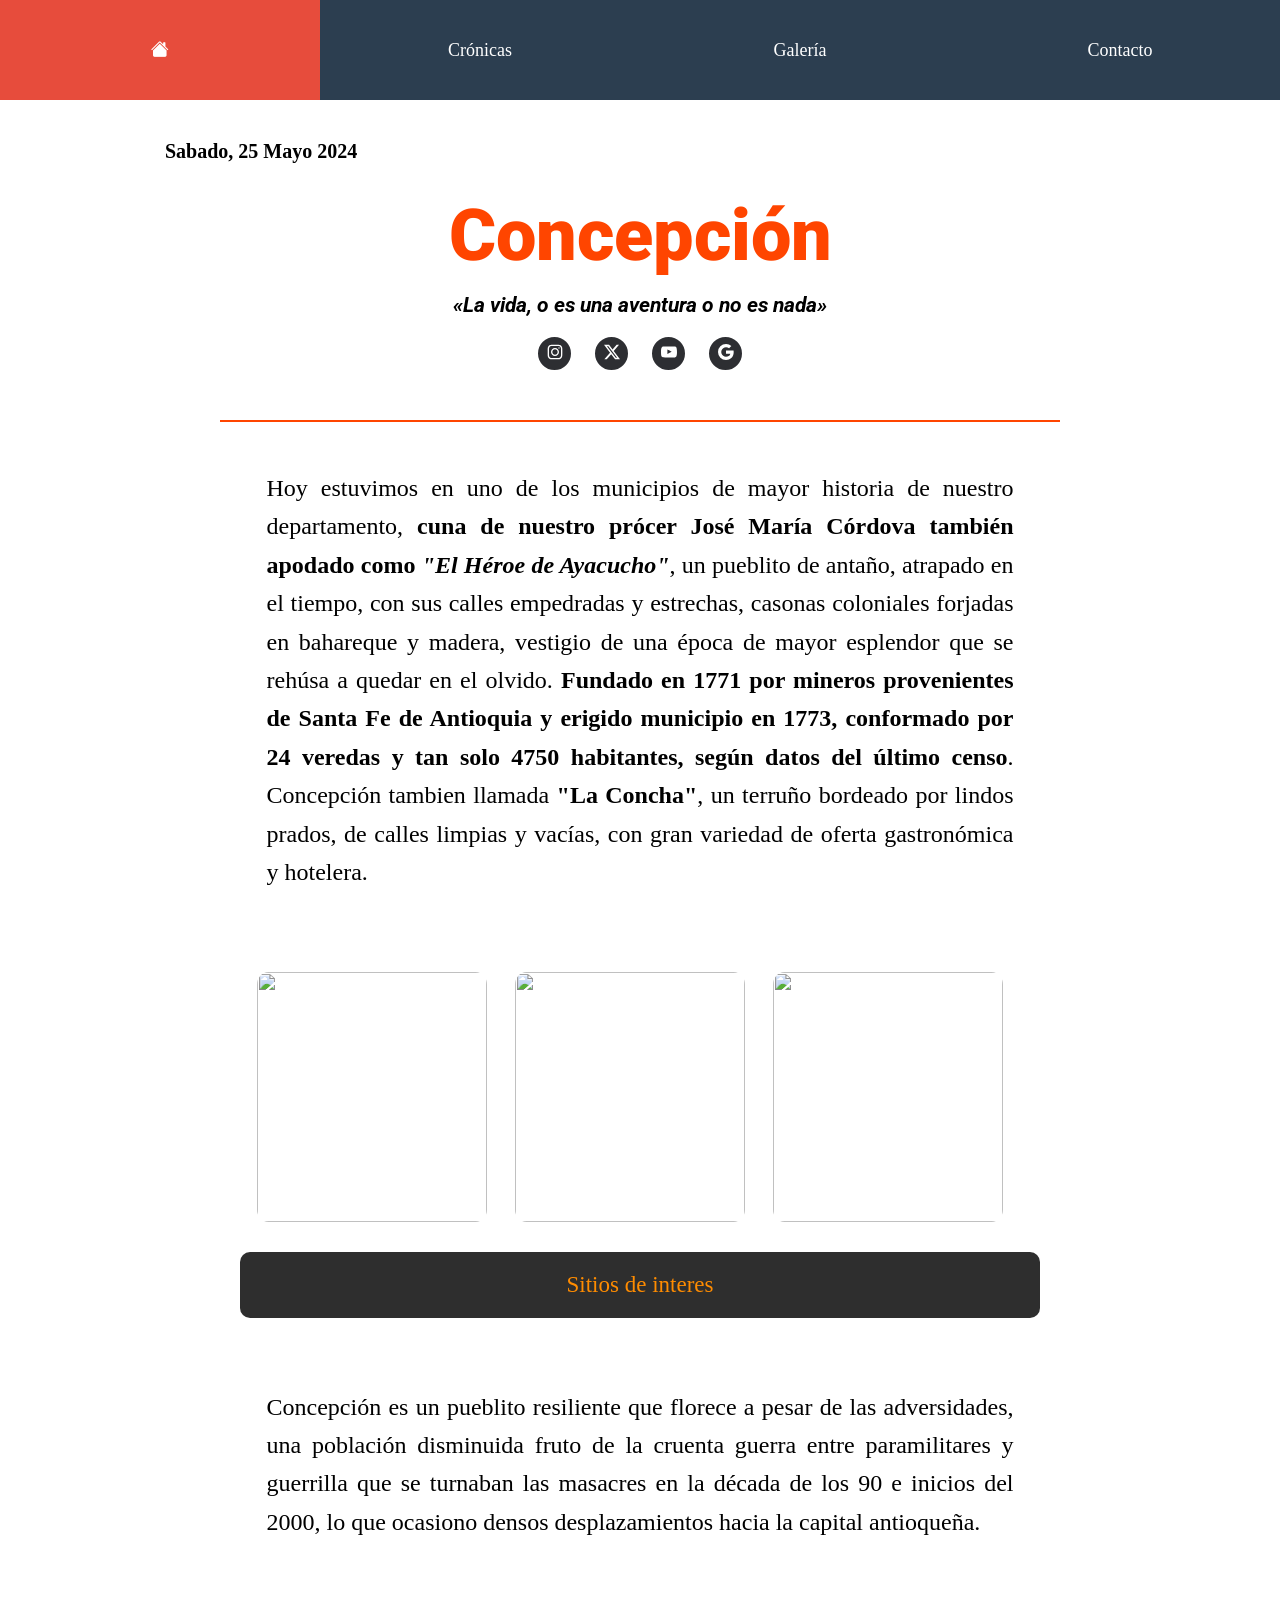
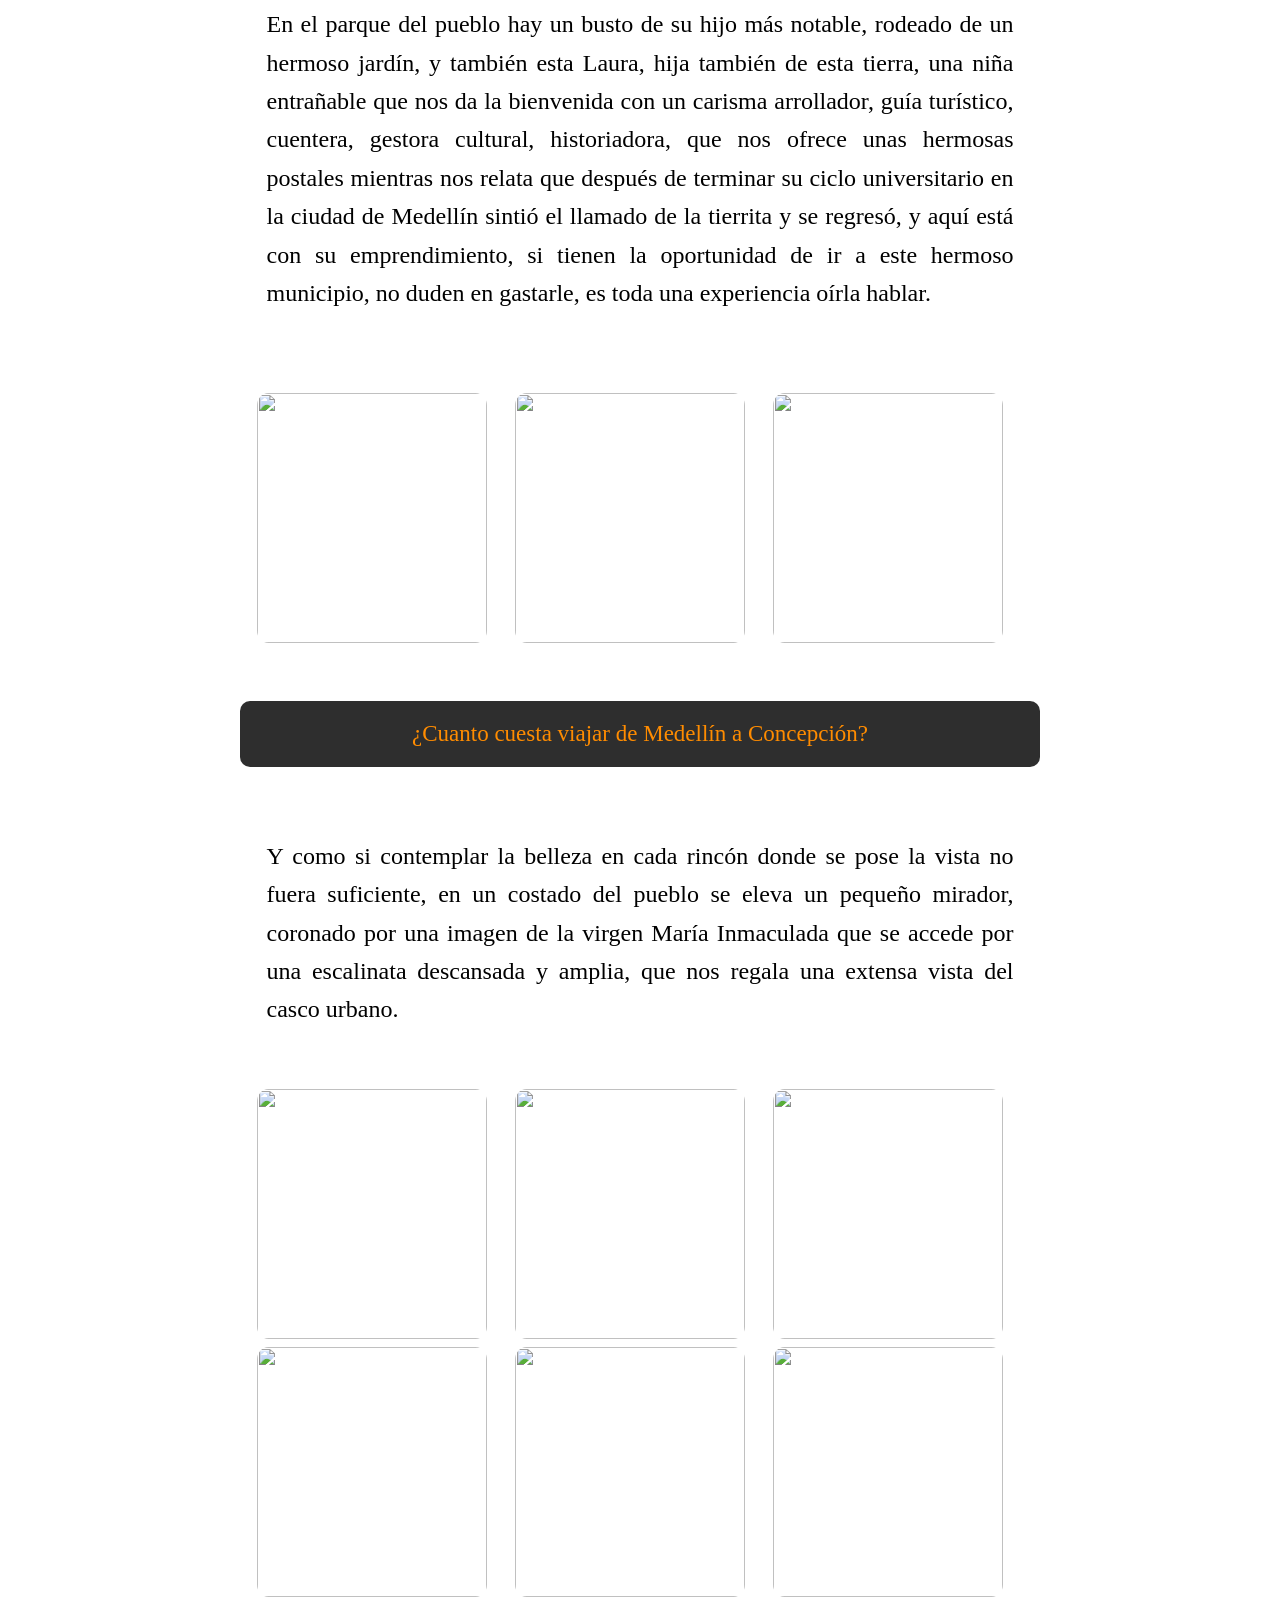
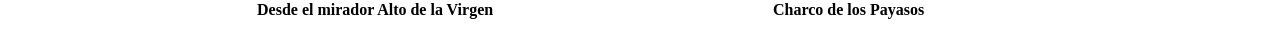
==== concepcion.html @ 3ed5204f "Add files via upload" ====
<!DOCTYPE html>
<html lang="es">

<head>
    <meta charset="UTF-8">
    <meta name="viewport" content="width=device-width, initial-scale=1.0">
    <title>Concepción</title>
    <link rel="stylesheet" href="style.css">
    <link href="https://maxcdn.bootstrapcdn.com/font-awesome/4.7.0/css/font-awesome.min.css" rel="stylesheet"
        integrity="sha384-wvfXpqpZZVQGK6TAh5PVlGOfQNHSoD2xbE+QkPxCAFlNEevoEH3Sl0sibVcOQVnN" crossorigin="anonymous">
    <link rel="preconnect" href="https://fonts.googleapis.com">
    <link rel="preconnect" href="https://fonts.gstatic.com" crossorigin>
    <link
        href="https://fonts.googleapis.com/css2?family=Alfa+Slab+One&family=Archivo+Black&family=Passion+One:wght@400;700;900&family=Russo+One&family=Staatliches&display=swap"
        rel="stylesheet">
    <link rel="stylesheet" href="https://cdn.jsdelivr.net/npm/bootstrap-icons@1.11.3/font/bootstrap-icons.min.css">
    <script defer src="https://use.fontawesome.com/releases/v5.15.4/js/all.js"
        integrity="sha384-rOA1PnstxnOBLzCLMcre8ybwbTmemjzdNlILg8O7z1lUkLXozs4DHonlDtnE7fpc"
        crossorigin="anonymous"></script>
    <link rel="preconnect" href="https://fonts.googleapis.com">
    <link rel="preconnect" href="https://fonts.gstatic.com" crossorigin>
    <link
        href="https://fonts.googleapis.com/css2?family=Roboto:ital,wght@0,100;0,300;0,400;0,500;0,700;0,900;1,100;1,300;1,400;1,500;1,700;1,900&display=swap"
        rel="stylesheet">
</head>


<body>

    <header>
        <div id="container-navegacion" class="container_header">
            <nav class="menu">
                <li><a href="index.html"><i class="bi bi-house-fill"></i></a></li>
                <li><a href="cronicas.html">Crónicas</a></li>
                <li><a href="galeria.html">Galería</a></li>
                <li><a href="contacto.html">Contacto</a></li>
                <li class="slider"></li>
            </nav>
        </div>
    </header>

    <div class="cronica-encabezado">
        <time id="fecha" datetime="2024-05-25" pubdate><strong>Sabado, 25 Mayo 2024</strong></time>
        <h2 id="titulocronica">Concepción </h2>
        <p id="frase1">«La vida, o es una aventura o no es nada»</p>
    </div>

    <div class="button-container">
        <button class="button flex-center">
            <a href="https://www.instagram.com/viajepalpueblo" target="_blank" rel="noopener noreferrer">
                <svg viewBox="0 0 24 24" class="btn-svg" width="22px" fill="none" xmlns="http://www.w3.org/2000/svg">
                    <g id="SVGRepo_bgCarrier" stroke-width="0"></g>
                    <g id="SVGRepo_tracerCarrier" stroke-linecap="round" stroke-linejoin="round"></g>
                    <g id=" SVGRepo_iconCarrier">
                        <path fill-rule="evenodd" clip-rule="evenodd"
                            d="M12 18C15.3137 18 18 15.3137 18 12C18 8.68629 15.3137 6 12 6C8.68629 6 6 8.68629 6 12C6 15.3137 8.68629 18 12 18ZM12 16C14.2091 16 16 14.2091 16 12C16 9.79086 14.2091 8 12 8C9.79086 8 8 9.79086 8 12C8 14.2091 9.79086 16 12 16Z"
                            fill="#fff"></path>
                        <path
                            d="M18 5C17.4477 5 17 5.44772 17 6C17 6.55228 17.4477 7 18 7C18.5523 7 19 6.55228 19 6C19 5.44772 18.5523 5 18 5Z"
                            fill="#fff"></path>
                        <path fill-rule="evenodd" clip-rule="evenodd"
                            d="M1.65396 4.27606C1 5.55953 1 7.23969 1 10.6V13.4C1 16.7603 1 18.4405 1.65396 19.7239C2.2292 20.8529 3.14708 21.7708 4.27606 22.346C5.55953 23 7.23969 23 10.6 23H13.4C16.7603 23 18.4405 23 19.7239 22.346C20.8529 21.7708 21.7708 20.8529 22.346 19.7239C23 18.4405 23 16.7603 23 13.4V10.6C23 7.23969 23 5.55953 22.346 4.27606C21.7708 3.14708 20.8529 2.2292 19.7239 1.65396C18.4405 1 16.7603 1 13.4 1H10.6C7.23969 1 5.55953 1 4.27606 1.65396C3.14708 2.2292 2.2292 3.14708 1.65396 4.27606ZM13.4 3H10.6C8.88684 3 7.72225 3.00156 6.82208 3.0751C5.94524 3.14674 5.49684 3.27659 5.18404 3.43597C4.43139 3.81947 3.81947 4.43139 3.43597 5.18404C3.27659 5.49684 3.14674 5.94524 3.0751 6.82208C3.00156 7.72225 3 8.88684 3 10.6V13.4C3 15.1132 3.00156 16.2777 3.0751 17.1779C3.14674 18.0548 3.27659 18.5032 3.43597 18.816C3.81947 19.5686 4.43139 20.1805 5.18404 20.564C5.49684 20.7234 5.94524 20.8533 6.82208 20.9249C7.72225 20.9984 8.88684 21 10.6 21H13.4C15.1132 21 16.2777 20.9984 17.1779 20.9249C18.0548 20.8533 18.5032 20.7234 18.816 20.564C19.5686 20.1805 20.1805 19.5686 20.564 18.816C20.7234 18.5032 20.8533 18.0548 20.9249 17.1779C20.9984 16.2777 21 15.1132 21 13.4V10.6C21 8.88684 20.9984 7.72225 20.9249 6.82208C20.8533 5.94524 20.7234 5.49684 20.564 5.18404C20.1805 4.43139 19.5686 3.81947 18.816 3.43597C18.5032 3.27659 18.0548 3.14674 17.1779 3.0751C16.2777 3.00156 15.1132 3 13.4 3Z"
                            fill="#fff"></path>
                    </g>
                </svg>
            </a>
        </button>



        <button class="button flex-center">
            <a href="https://x.com/viajepalpu26674" target="_blank" rel="noopener noreferrer">
                <svg xmlns="http://www.w3.org/2000/svg" class="btn-svg" width="16" height="16" fill="currentColor"
                    class="bi bi-twitter-x" viewBox="0 0 16 16" color="white">
                    <path
                        d="M12.6.75h2.454l-5.36 6.142L16 15.25h-4.937l-3.867-5.07-4.425 5.07H.316l5.733-6.57L0 .75h5.063l3.495 4.633L12.601.75Zm-.86 13.028h1.36L4.323 2.145H2.865z" />
                </svg>
            </a>
        </button>

        <button class="button flex-center">
            <a href="https://www.youtube.com/channel/UCfOyvsNA5ZULIN3rtil9Z_Q" target="_blank" rel="noopener noreferrer">
                <svg stroke="#fff" fill="#fff" xmlns:xlink="http://www.w3.org/1999/xlink"
                    xmlns="http://www.w3.org/2000/svg" version="1.1" class="btn-svg" width="22px" on=""
                    viewBox="0 -3 20 20">
                    <g stroke-width="0" id="SVGRepo_bgCarrier"></g>
                    <g stroke-linejoin="round" stroke-linecap="round" id="SVGRepo_tracerCarrier"></g>
                    <g id="SVGRepo_iconCarrier">
                        <title>youtube [#fff168]</title>
                        <desc>Created with Sketch.</desc>
                        <defs></defs>
                        <g fill-rule="evenodd" fill="none" stroke-width="1" stroke="none" id="Page-1">
                            <g fill="#fff" transform="translate(-300.000000, -7442.000000)" id="Dribbble-Light-Preview">
                                <g transform="translate(56.000000, 160.000000)" id="icons">
                                    <path id="youtube-[#fff168]"
                                        d="M251.988432,7291.58588 L251.988432,7285.97425 C253.980638,7286.91168 255.523602,7287.8172 257.348463,7288.79353 C255.843351,7289.62824 253.980638,7290.56468 251.988432,7291.58588 M263.090998,7283.18289 C262.747343,7282.73013 262.161634,7282.37809 261.538073,7282.26141 C259.705243,7281.91336 248.270974,7281.91237 246.439141,7282.26141 C245.939097,7282.35515 245.493839,7282.58153 245.111335,7282.93357 C243.49964,7284.42947 244.004664,7292.45151 244.393145,7293.75096 C244.556505,7294.31342 244.767679,7294.71931 245.033639,7294.98558 C245.376298,7295.33761 245.845463,7295.57995 246.384355,7295.68865 C247.893451,7296.0008 255.668037,7296.17532 261.506198,7295.73552 C262.044094,7295.64178 262.520231,7295.39147 262.895762,7295.02447 C264.385932,7293.53455 264.28433,7285.06174 263.090998,7283.18289">
                                    </path>
                                </g>
                            </g>
                        </g>
                    </g>
                </svg>
            </a>
        </button>


        <button class="button flex-center">
            <a href="https://www.google.com/?hl=es" target="_blank" rel="noopener noreferrer">
                <svg xmlns="http://www.w3.org/2000/svg" class="btn-svg" width="20" height="20" fill="currentColor"
                    class="bi bi-google" viewBox="0 0 16 16" color="white">

                    <path
                        d="M15.545 6.558a9.4 9.4 0 0 1 .139 1.626c0 2.434-.87 4.492-2.384 5.885h.002C11.978
                                 15.292 10.158 16 8 16A8 8 0 1 1 8 0a7.7 7.7 0 0 1 5.352 2.082l-2.284
                                  2.284A4.35 4.35 0 0 0 8 3.166c-2.087 0-3.86 1.408-4.492 3.304a4.8 4.8 0 0 0 0 3.063h.003c.635
                                   1.893 2.405 3.301 4.492 3.301 1.078 0 2.004-.276 2.722-.764h-.003a3.7 3.7 0 0 0 1.599-2.431H8v-3.08z">
                    </path>

                </svg>
            </a>

        </button>




    </div>

    <div class="photo-ppal">
        <img id="imagen-ppal" src="img/concepcion1.jpeg" alt="">
    </div>



    <div class="container-estandar">

        <div class="cronica">

            <p id="p1">
                Hoy estuvimos en uno de los municipios de mayor historia de nuestro departamento, <strong>cuna de
                    nuestro prócer José María Córdova también apodado como <em> "El Héroe de
                        Ayacucho"</em></strong>, un
                pueblito de antaño, atrapado
                en el tiempo, con sus calles empedradas y estrechas, casonas coloniales forjadas en bahareque y
                madera,
                vestigio
                de una época de mayor esplendor que se rehúsa a quedar en el olvido. <strong>Fundado en 1771 por mineros
                provenientes
                de Santa Fe de Antioquia y erigido municipio en 1773, conformado por 24 veredas y tan solo 4750
                habitantes, según datos
                del último censo</strong>. Concepción tambien llamada <strong> "La Concha"</strong>, un terruño bordeado por
                lindos prados, de calles limpias y vacías,
                con gran variedad de oferta gastronómica y hotelera. <br> <br>
            </p>



            <section class="photos">
                <div class="grid-container">
                    <img class="grid-item" src="img/concepcion12.jpg" alt="">
                    <img class="grid-item" src="img/concepcion13.jpeg" alt="">
                    <img class="grid-item" src="img/concepcion15.jpeg" alt="">
                </div>
            </section>





            <div class="container-information">
                <script type="text/javascript">
                    function toggle(obj) {
                        var obj = document.getElementById(obj);
                        if (obj.style.display == "block") obj.style.display = "none";
                        else obj.style.display = "block";
                    }
                </script>

                <div class="title-information">
                    <a href="javascript: void(0);" onClick="toggle('q1')">
                        Sitios de interes
                    </a>
                </div>

                <div id="q1" style="display:none;padding-top: 20px;">
                    <li>Casa de la Cultura José María Córdova</li>
                    <li>Parque Principal</li>
                    <li>Mirador Alto de la Virgen</li>
                    <li>Charco de los Payasos</li>
                    <li>Charco del aguacate</li>
                    <li>Charco de los Patos</li>
                </div>
            </div>


            <br><br>




            <p id="p1">
                Concepción es un pueblito resiliente que florece a pesar de las adversidades,
                una población disminuida fruto de la cruenta guerra entre paramilitares y guerrilla
                que se turnaban las masacres en la década de los 90 e inicios del 2000, lo que
                ocasiono densos desplazamientos hacia la capital antioqueña.  
            </p>





            <p id="p1">
                En el parque del pueblo hay un busto de su hijo más notable, rodeado de un hermoso jardín,
                y también esta Laura, hija también de esta tierra, una niña entrañable que nos da la bienvenida
                con un carisma arrollador, guía turístico, cuentera, gestora cultural, historiadora, que nos ofrece
                unas
                hermosas
                postales mientras nos relata que después de terminar su ciclo universitario en la ciudad de Medellín
                sintió el llamado
                de la tierrita y se regresó, y aquí está con su emprendimiento, si tienen la oportunidad de ir a
                este
                hermoso
                municipio, no duden en gastarle, es toda una experiencia oírla hablar. <br> <br>
            </p>





            <section class="photos">
                <div class="grid-container">
                    <img class="grid-item" src="img/concepcion1.jpeg" alt="">
                    <img class="grid-item" src="img/concepcion5.jpeg" alt="">
                    <img class="grid-item" src="img/concepcion6.jpeg" alt="">
                </div>
                <br>
            </section>








            <div class="container-information">

                <script type="text/javascript">
                    function toggle(obj) {
                        var obj = document.getElementById(obj);
                        if (obj.style.display == "block") obj.style.display = "none";
                        else obj.style.display = "block";
                    }
                </script>

                <div class="title-information">
                    <a href="javascript: void(0);" onClick="toggle('q2')">
                        ¿Cuanto cuesta viajar de Medellín a Concepción?
                    </a>
                </div>

                <div id="q2" style="display:none;padding-top: 15px;">
                    <li>Pasaje: $20.000 ida y regreso(Terminal Norte, taquilla 14 Sotrasanvicente)</li>
                    <li>Almuerzo: 18.000</li>
                    <li>Mekato; variado y diferente presupuesto</li>
                </div>
            </div>


            <br><br>


            <p id="p1">

                Y como si contemplar la belleza en cada rincón donde se pose la
                vista no fuera suficiente, en un costado del pueblo se eleva un pequeño mirador,
                coronado por una imagen de la virgen María Inmaculada que se accede
                por una escalinata descansada y amplia, que nos regala una extensa vista del
                casco urbano.
            </p>
            <br>




            <section class="photos">
                <div class="grid-container">
                    <img class="grid-item" src="img/concepcion7.jpeg" alt="">
                    <img class="grid-item" src="img/concepcion8.jpeg" alt="">
                    <img class="grid-item" src="img/concepcion9.jpeg" alt="">
                    <figure>
                        <img class="grid-item" src="img/concepcion10.jpeg" alt="">
                        <strong>
                            <figcaption>Desde el mirador Alto de la Virgen</figcaption>
                        </strong>
                    </figure>
                    <img class="grid-item" src="img/concepcion14.jpg" alt="">
                    <figure>
                        <img class="grid-item" src="img/concepcion11.jpeg" alt="">
                        <strong>
                            <figcaption>Charco de los Payasos</figcaption>
                        </strong>
                    </figure>
                </div>

            </section>

        </div>



    </div>




</body>

</html>
---- style.css ----
@import url('https://fonts.googleapis.com/css?family=Montserrat:400,700|Droid+Serif:400,700,400italic,700italic|Droid+Sans:400,700');



* {
  padding: 0;
  margin: 0;
  box-sizing: border-box;
}



.container_header {
  display: flex;
  justify-content: center;
  align-items: center;
  color: salmon;
  background: #f9f9f9;
  height: 100px;
  width: 100%;
}



/* navegacion  */
.menu {
  list-style: none;
  margin: 0;
  padding: 0;
  width: 100%;
  height: 100%;
  margin: auto;
  position: relative;
  background-color: #2c3e50;
  z-index: 7;


  li {
    float: left;
    width: 25%;
    height: 100%;
    margin: 0;
    padding: 0;
  }



  a {
    display: flex;
    width: 100%;
    height: 100%;
    justify-content: center;
    align-items: center;
    color: #fff;
    text-decoration: none;
    position: relative;
    font-size: 18px;
    z-index: 9;
  }
}

a.active {
  background-color: #e74c3c;
  pointer-events: none;
}

li.slider {
  width: 25%;
  height: 100%;
  position: absolute;
  left: 0;
  top: 0;
  background-color: #e74c3c;
  z-index: 8;
  transition: left .4s, background-color .4s;
}

.menu li:nth-child(1):hover,
.menu li:nth-child(1):focus,
.menu li:nth-child(1):active {
  &~.slider {
    left: 0;
    background-color: #3498db;
  }
}


.menu li:nth-child(2):hover,
.menu li:nth-child(2):focus,
.menu li:nth-child(2):active {
  &~.slider {
    left: 25%;
    background-color: #9b59b6;
  }
}

.menu li:nth-child(3):hover,
.menu li:nth-child(3):focus,
.menu li:nth-child(3):active {
  &~.slider {
    left: 50%;
    background-color: #e67e22;
  }
}

.menu li:nth-child(4):hover,
.menu li:nth-child(4):focus,
.menu li:nth-child(4):active {
  &~.slider {
    left: 75%;
    background-color: #16a085;
  }
}




#hero1 {
  background: url(img/hero_one.jpg);
  background-size: cover;
  background-position: center;
  background-attachment: fixed;
  display: flex;



}

#hero2 {
  background: url(img/hero_three.jpg);
  background-size: cover;
  background-position: center;
  background-attachment: fixed;
  display: flex;


}



.hero,
.content {
  text-align: center;
  position: relative;
  width: 100%;
}


.inner {
  min-height: 600px;
  /*position: relative; */
  /* retirado para centrar frases*/
}




.hero {
  background: url(0lEQVQIW2NkQABjRmQOAAM+AGkQsDBSAAAAAElFTkSuQmCC) repeat;
}


#frase {
  margin-left: 75px;
  text-align: center;

}


.copy {
  position: absolute;
  top: 40%;
  height: 10em;
  margin-top: -5em;
  width: 100%;

}





#frase h1 {
  color: red;
  font-family: "Charm", cursive;
  font-weight: 700;
  font-style: normal;
  -webkit-text-stroke-width: 3px;
  -webkit-text-stroke-color: white;
}





.hero h1,
.hero p {
  color: #fff;
}

.content h1,
.content p {
  color: #333;
}


h1 {
  margin: 0px;
  font-family: 'Roboto Slab', serif;
  font-weight: 400;
  font-size: 5em;
  padding: 0px 20px;
  line-height: 1.2em;

}




p {
  font-family: 'Noto Sans', sans-serif;
  font-size: 16px;
  padding: 0px 20px;
}





#secundarias {
  font-size: 3em;
}




.container_footer {
  height: 120px;
  text-align: center;
  padding-top: 30px;
  margin-bottom: 10px;
}



.container_footer p,
address,
small {
  color: orangered;
}



#frase {
  -webkit-animation: tracking-in-expand-fwd 0.8s;
  animation: tracking-in-expand-fwd 0.8s;
}

@-webkit-keyframes tracking-in-expand-fwd {
  0% {
    letter-spacing: -0.5em;
    -webkit-transform: translateZ(-700px);
    transform: translateZ(-700px);
    opacity: 0;
  }

  40% {
    opacity: 0.6;
  }

  100% {
    -webkit-transform: translateZ(0);
    transform: translateZ(0);
    opacity: 1;
  }
}

@keyframes tracking-in-expand-fwd {
  0% {
    letter-spacing: -0.5em;
    -webkit-transform: translateZ(-700px);
    transform: translateZ(-700px);
    opacity: 0;
  }

  40% {
    opacity: 0.6;
  }

  100% {
    -webkit-transform: translateZ(0);
    transform: translateZ(0);
    opacity: 1;
  }
}









/******FOTOS******/


.photos {
  width: 100%;
  height: auto;
  background: white;
}



.grid-container {
  display: grid;
  grid-template-columns: repeat(auto-fill, 250px);
  gap: 0.5em;
  justify-content: center;
  margin: 10px;
}



.grid-item {
  width: 230px;
  height: 250px;
  object-fit: cover;
  border-radius: 5%;
}

.grid-container>img:hover {
  transform: scale(2.1);
  cursor: pointer;
}


.grid-container>figure>img:hover {
  transform: scale(2.1);
  cursor: pointer;
}






/*cronicas ensayo*/
.card-container {
  display: flex;
  flex-wrap: wrap;
  gap: 40px;
  justify-content: center;
  padding: 80px 20px;
}

.card {
  width: 200px;
  height: 380px;
  perspective: 1000px;
  cursor: pointer;
  position: relative; /* cambio sugerio*/
}

.card .front,
.card .back {
  width: 100%;
  height: 100%;
  position: absolute;
  backface-visibility: hidden;
  display: flex;
  justify-content: center;
  align-items: center;
  border-radius: 10px;
  box-shadow: 0 4px 8px rgba(0, 0, 0, 0.2);
  transition: transform 0.6s;
}

.card .front {
  background-color: transparent; /* Cambio a transparente */ 
  color: white;
  font-size: 18px;
  text-align: center;
}

.overlay {
  position: absolute;
  top: 50%;
  left: 50%;
  transform: translate(-50%, -50%);
  background-color: rgba(0, 0, 0, 0.7);
  color: white;
  padding: 10px 20px;
  border-radius: 5px;
  opacity: 0; /* Inicialmente oculto */
  transition: opacity 0.3s ease;
}

.card:hover .overlay {
  opacity: 1; /* Mostrar al pasar el cursor */
}

.card .back {
  transform: rotateY(180deg);
  background-color: orangered; /* color de fondo de la parte trasera */ 
}

.card__body {
  padding: 1rem;
  display: flex;
  flex-direction: column;
  gap: .5rem;
  align-items: center;
}

.tag {
  border-radius: 5px;
  width: auto;
  padding: 20px 15px;
}

.tag+.tag {
  margin-left: .5em;
}

.tag-red {
  color: #fafafa;
}

.card__body {
  text-align: center;
}

#title-chronicle {
  font-size: 1.5rem;
  padding-bottom: 20px;
}

#title-chronicle a {
  color: aqua;
}

#title-chronicle a:hover {
  opacity: none;
  color: greenyellow;
  text-decoration: none;
  transition: .5s;
}

.card .front img {
  width: 100%;
  height: 100%;
  border-radius: 10px;
  object-fit: cover;
}

.card.flipped .front {
  transform: rotateY(180deg);
}

.card.flipped .back {
  transform: rotateY(0deg);
}




/* 
SALTO DEL BUEY
CONCEPCION
TAPARTO
SOPETRAN
MELCOCHO
*/

@font-face {
		font-family: 'Sucrose Bold Two';
		src: url('https://s3-us-west-2.amazonaws.com/s.cdpn.io/4273/sucrose.woff2') format('woff2');
		}
@font-face {
    font-family: 'IM Fell French Canon Pro';
    src: url('https://s3-us-west-2.amazonaws.com/s.cdpn.io/4273/im-fell-french-canon-pro.woff2') format('woff2');
}

/******HEADER*********/
#container-navegacion{
  position: fixed;
  display: block;
}

/********************/

.cronica-encabezado {
  justify-content: center;
  padding: 140px 5px 0px 5px;
  margin: 0 60px; 
}

#fecha {
  font-size: 20px;
  padding-left: 100px ;
}



#titulocronica {
  color: orangered;
  text-align: center;
  padding: 30px 0px;
  margin-top: 0;
  font-family: "Roboto", sans-serif;
  font-weight: 900;
  font-style: normal;
  font-size: 4.5rem;
  padding-bottom: 15px;
}

#frase1{
  font-family: "Roboto", sans-serif;
  font-weight: 700;
  font-style: italic;
  text-align: center;  
  font-size: 1.3em;
}


/***BOTONES DE NAVEGACION*******/

.btn-svg {
  width: 16px;
}
.button-container {
  display: flex;
  justify-content: center;
  align-items: center;
  gap: 1.5rem;
  padding: 20px 0px 20px;


}

.button {
  cursor: pointer;
  text-decoration: none;
  color: #ffff;
  width: 33px;
  height: 33px;
  border-radius: 50%;
  background-color: #2d2e32;
  border: 2px solid #2d2e32;
  transition: all 0.45s;

}

.button:hover {
  transform: rotate(360deg);
  transform-origin: center;
  background-color: #ffff;
  color: #2d2e32;

}

.button:hover .btn-svg {
  filter: invert(100%) sepia(100%) saturate(0%) hue-rotate(305deg) brightness(103%) contrast(103%);
}

.flex-center {
  display: flex;
  justify-content: center;
  align-items: center;
}
/*******************************/

/******** FOTO PRINCIPAL **************/

.photo-ppal {
  display: flex; 
  justify-content: center;
}

#imagen-ppal {
  /*modificado 29-10/2024 */
 /* width: 1100px;
  height:700px;
  border-radius: 1.5% ;*/
width: 100%;
height: auto;
}


/***************************************/


.container-estandar {
  display: flex;
  width: 100%;
  padding: 30px 70px 0px;
}


.cronica {
  justify-content: center;
  padding: 15px 5px;
  border-top: solid 2px orangered;
  margin: 0 150px;

}


#p1 {
  /*
  text-align: justify; 
  font-size: 1.2rem;
  line-height: 1.8em;  
  color: #3A4145;
  */
  /*------------------*/

  
  
    font-family: 'IM Fell French Canon Pro';
    font-size: 1.5rem;
    padding: 2rem 5%;
    line-height: 1.6;
    text-align: justify; 

}






h3 {
  padding: 10px;
  font-size: 30px;
  color: orangered;
}



.container_video {
  display: flex;
  justify-content: center;
}


.video {
  width: 35%;
  height: 100%;
  border-radius: 5%;
  margin: 20px 0px;
}



/* informacion  de sitios de interes y costos */

.container-information {
  width: 100%;
  max-width: 800px;
  margin: auto;
  margin-top: 30px;

}






.title-information a {
  display: block;
  padding: 20px 80px;
  font-size: 23px;
  background: #2e2e2e;
  color: darkorange;
  cursor: pointer;
  margin-bottom: 2px;
  border-radius: 10px;
  transition: all 300ms ease;
  text-align: center;
  text-decoration: none;

}


.title-information a:hover {
  background: rgb(163, 156, 156);
  color: black;
  transition: .5s;
}


#q1 li {
  font-family: Droid Serif, Georgia, serif;
  font-size: 1.2rem;
  line-height: 1.8em;
  color: #3A4145;
  margin-left: 25px;
}


#q2 li {
  font-family: Droid Serif, Georgia, serif;
  font-size: 1.2rem;
  line-height: 1.8em;
  color: #3A4145;
  margin-left: 25px;
}

/* Seccion "como viajamos" */

.journey-route {
  width: 100%;
  max-width: 800px;
  margin: auto;
  margin-top: 40px;
  box-shadow: 0 .1rem 1rem rgba(12, 10, 10, 0.1);
  background-color: #ecedf1;
}

.title-route {
  text-align: center;
  padding-bottom: 10px;
}


.information-journey li {
  font-family: Droid Serif, Georgia, serif;
  font-size: 1.2rem;
  line-height: 2.4em;
  margin-left: 25px;
  color: green;
}


#Brutal {
  color: rgb(71, 190, 71);
}


/*Sección sitio relacionado "Sopetran" */


.seccion_relacionado {
  border-top: solid 2px orangered;
  padding: 40px 10px;
  margin: 0 20px;

}

.articulo_relacionado {
  letter-spacing: 0.030em;
}

.articulo_relacionado h4 {
  text-align: center;
  font-size: 1.5em;
  padding: 0 25px;
}

#fiestas {
  padding-bottom: 15px;
}

.articulo_relacionado p {
  text-align: center;
  font-family: Droid Serif, Georgia, serif;
  font-size: 1.1rem;
  line-height: 1.8em;
  color: #3A4145;
}



.imagen_relacionado {
  text-align: center;
}


#imagen_relacionado {
  width: 320px;
}







/* CONTACTO*/
.contact_form {
  display: grid;
  grid-template-columns: 400px;
  justify-content: center;
  padding-top: 20px;


}

.formulario {
  height: 800px;
  border-radius: 10px;
  margin-top: 30px;
  padding-left: 20px;
  background: black;
  display: grid;

}




#d1 h3 {
  text-align: center;
  padding-top: 25px;
}


#d1 h4 {
  padding: 15px 5px 0px 5px;
  color: white;
  font-size: 14px;
  color: #16a085;

}



#d2,
#d3,
#d4,
#d5,
#d6 {
  padding: 15px;
  color: orangered;
}

#nombre,
#email,
#telefono,
#asunto {
  width: 240px;
}

#email {
  margin-left: 14px;
}

#telefono {
  margin-left: 10px;
}



#d7 {
  text-align: center;
  color: orangered;
}

textarea {
  background-color: #fbfbfb;
  width: 350px;
  height: 150px;
  border-radius: 5px;
  border-style: solid;
  border-width: 1px;
  border-color: #646364;
  margin-top: 10px;
  padding-left: 10px;
  margin-bottom: 5px;
  padding-top: 15px;
}

.formulario #d6 {
  text-align: center;
}

#enviar {
  width: 150px;
  height: 40px;
  border-radius: 5px;
  border: solid 2px white;
  margin-bottom: 3px;
  color: orangered;
  font-style: normal;
  font-size: 1.7em;
  background-color: black;
}



#enviar:hover {
  color: aqua;
  transition: .5s;
  border: solid 2px aqua;
  cursor: pointer;
}








/* MEDIA QUERIES */




@media screen and (max-width: 1366px) {


  .container {
    margin: 0 auto;
    margin-top: 35px;
    /* estas dos ultimas etiquetas  la agregeye para centrar el div en  la pantalla grande*/
  }

}




/* pantalla 2 "derecha pequeña" */
@media only screen and (min-width:768px) and (max-width: 1024px) and (orientation: landscape) {

  /********************GALERIA FOTOS**************************/

  .grid-container {
    display: grid;
    grid-template-columns: repeat(auto-fill, 210px);
    gap: 8px;
    justify-content: center;
    margin: 15px;
  }

  .grid-item {
    width: 200px;
    height: 220px;
  }

/******************************************************************/
 
/* 
SALTO DEL BUEY
CONCEPCION
TAPARTO
SOPETRAN
MELCOCHO
*/

/*****************************CRONICAS*******************************/
 
/**********FECHA****************/
 
#fecha {
  font-size: 19px;
  padding-left: 40px;
}
/***********************************************************************/
#titulocronica {
  font-size: 3.5rem;
}

#frase1{
  font-size: 1.1em;
}




/***BOTONES DE NAVEGACION*******/
  .btn-svg {
    width: 14px;
  }


  .button {
    width: 28px;
    height: 28px;
  }

  /*******************************************************************************************/
  /**********FOTO PRINCIPAL****************/  
   #imagen-ppal { /* 
    width: 800px;
    height:700px; 
    padding: 0% 20px; 
    border-radius:4% ;
    */
    width: 100%;
    height: auto;
  }
 
  /***********************************************************************/
 
  .container-estandar { 
    padding: 25px 80px 0px;
  }
  
 

  .cronica {
    padding: 15px 10px;
    margin: 0 10px;
  }


  #p1 {
    font-size: 1.1em; 
    line-height: 1.7em;     
  }

  h3 {
    padding: 9px;
    font-size: 25px;  
  }

  
  /****SECCION COMO VIAJAMOS****" */

  .information-journey li {
    font-size: 1.0rem;
    line-height: 2.3em; 

  }





  /**************************************************************************************************/

/****************************CRONICA*******************************************/

  .card {
    display: flex;
    flex-direction: column;
    width: clamp(15rem, calc(15rem + 4vw), 22rem);
    overflow: hidden;
    box-shadow: 0 .1rem 1rem rgba(0, 0, 0, 0.1);
    border-radius: 1em;
    background: #ECE9E6;
    justify-content: center;
  }

}
  


/*@media screen and (max-width: 600px) {*/


@media screen and (max-width: 767px) {

  .inner {
    position: relative;
  }


  .btn-svg {
    width: 16px;
  }


  .button {
    width: 25px;
    height: 25px;
  }


  .container-estandar {
    display: block;
    padding: 30px 10px 0px;
  }



  .cronica {  
    margin: 0 10px;
    padding: 10px 5px;
  }


  #titulocronica {
    font-size: 3.0rem;
  }



  nav li a {
    display: block;
    padding: 20px;
    font-size: 20px;
  }





  #check:checked~nav {
    right: 0;
    font-size: 30px;
  }

  .banner {
    height: 400px;
  }

  .container {
    text-align: center;
  }


  .articulo {
    width: 320px;
    height: auto;
    margin: 20px 2px 2px 5px;
    padding: 5px;
  }



  #p1 {
    font-size: 1.1rem;
    line-height: 1.7em;
  }



}




@media screen and (max-width: 450px) {

  /**********LOGOS REDES SOCIALES *********/

  .btn-svg {
    width: 12px;
  }


  .button {
    width: 25px;
    height: 25px;
  }


/****************************************************/

/************CRONICAS*******************************/
  .container-estandar {
    padding: 30px 5px 10px;
 
  }


  .cronica {
    margin: 0 10px;
  }



  #fecha {
    font-size: 20px;
    padding: 0 20px;
  }
  


  .menu li a {
    font-size: 16px;
  }



  .banner {
    height: 400px;
  }


  .container {
    text-align: center;
  }


  .articulo {
    width: 320px;
    height: auto;
    margin: 20px 2px 2px 5px;
    padding: 5px;
  }

  .grid-container>img:hover {
    transform: scale(1.5);
  
  }
  
  
  .grid-container>figure>img:hover {
    transform: scale(1.5);
    
  }
  



}
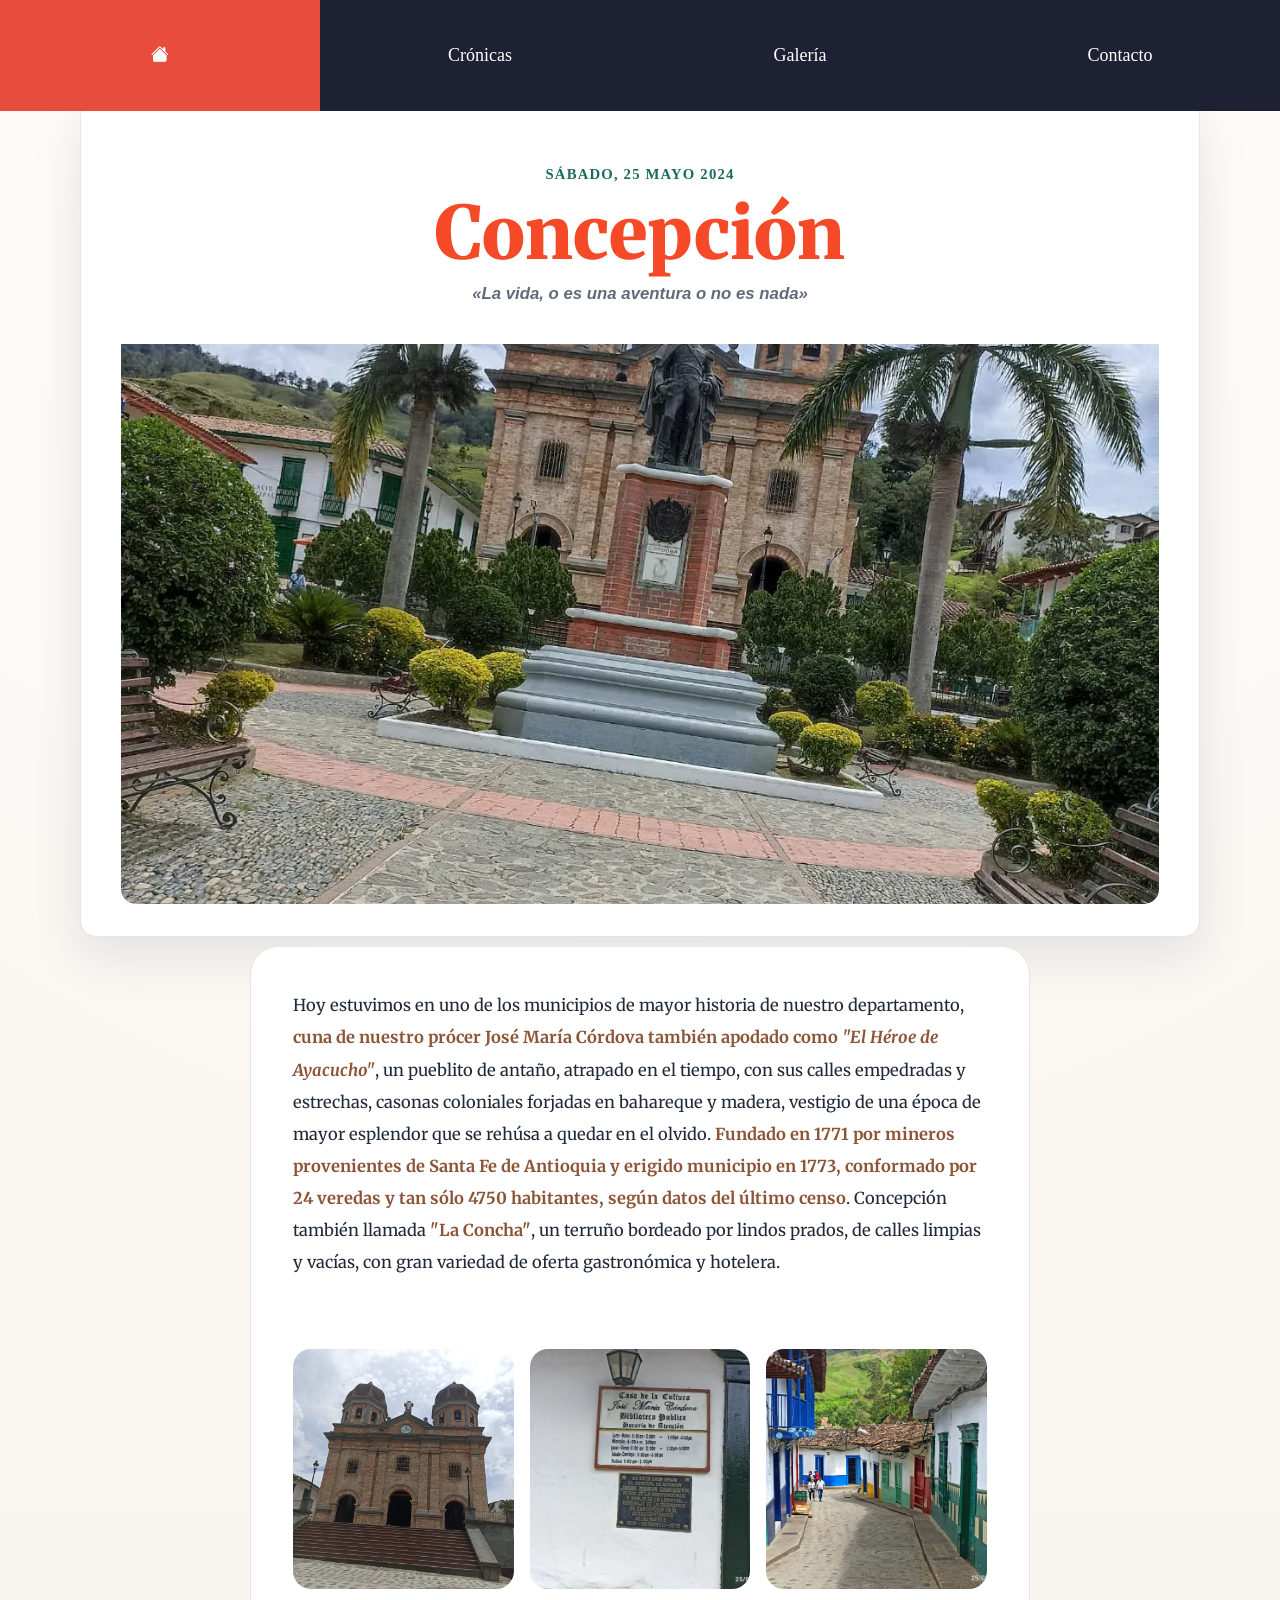
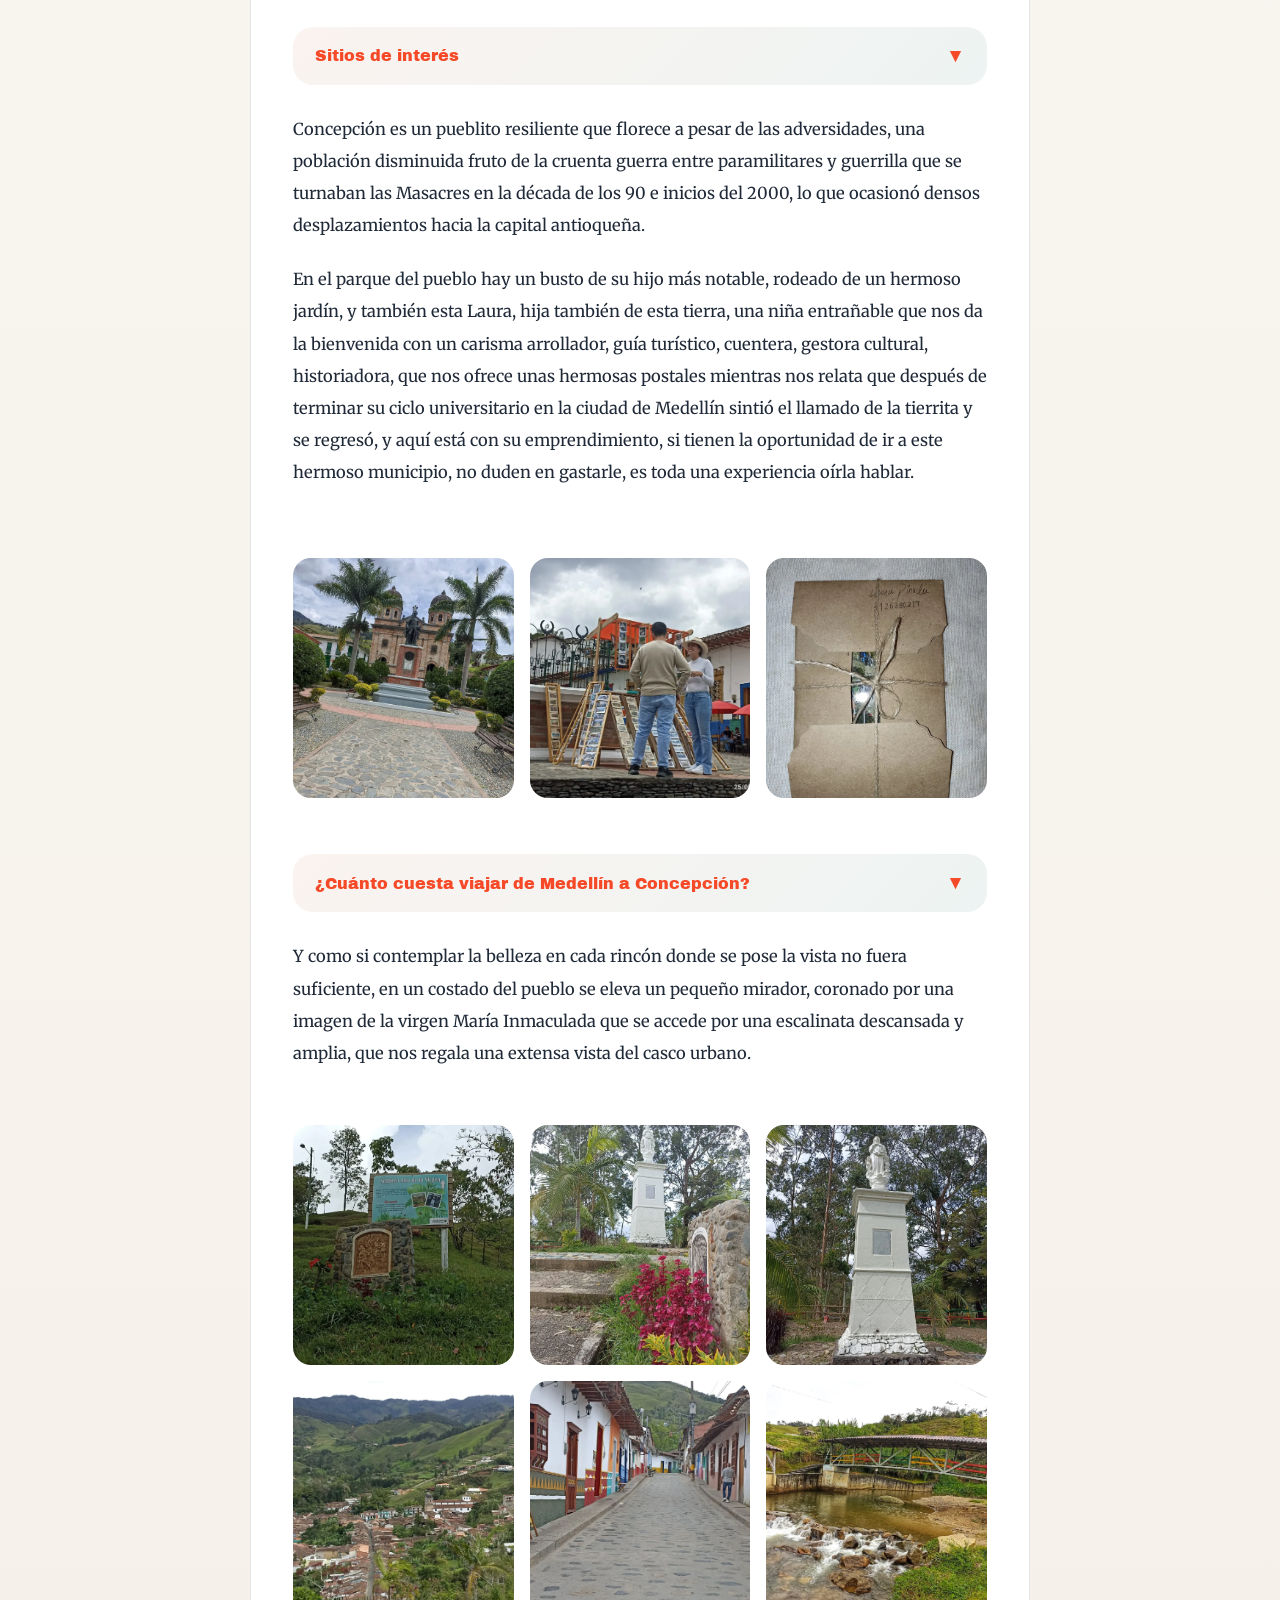
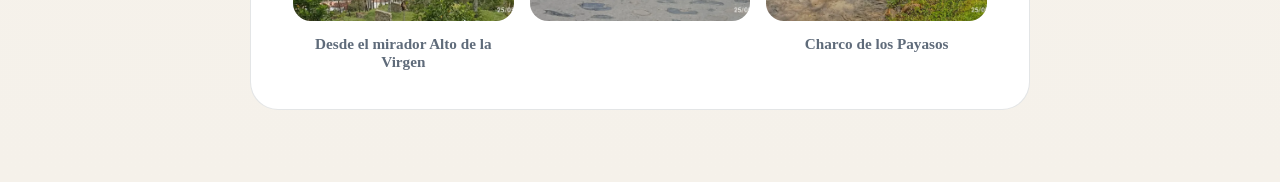
==== commit f7d465bf: "Subida inicial" ====
--- a/concepcion.html
+++ b/concepcion.html
@@ -1,319 +1,270 @@
-<!DOCTYPE html>
-<html lang="es">
-
-<head>
-    <meta charset="UTF-8">
-    <meta name="viewport" content="width=device-width, initial-scale=1.0">
-    <title>Concepción</title>
-    <link rel="stylesheet" href="style.css">
-    <link href="https://maxcdn.bootstrapcdn.com/font-awesome/4.7.0/css/font-awesome.min.css" rel="stylesheet"
-        integrity="sha384-wvfXpqpZZVQGK6TAh5PVlGOfQNHSoD2xbE+QkPxCAFlNEevoEH3Sl0sibVcOQVnN" crossorigin="anonymous">
-    <link rel="preconnect" href="https://fonts.googleapis.com">
-    <link rel="preconnect" href="https://fonts.gstatic.com" crossorigin>
-    <link
-        href="https://fonts.googleapis.com/css2?family=Alfa+Slab+One&family=Archivo+Black&family=Passion+One:wght@400;700;900&family=Russo+One&family=Staatliches&display=swap"
-        rel="stylesheet">
-    <link rel="stylesheet" href="https://cdn.jsdelivr.net/npm/bootstrap-icons@1.11.3/font/bootstrap-icons.min.css">
-    <script defer src="https://use.fontawesome.com/releases/v5.15.4/js/all.js"
-        integrity="sha384-rOA1PnstxnOBLzCLMcre8ybwbTmemjzdNlILg8O7z1lUkLXozs4DHonlDtnE7fpc"
-        crossorigin="anonymous"></script>
-    <link rel="preconnect" href="https://fonts.googleapis.com">
-    <link rel="preconnect" href="https://fonts.gstatic.com" crossorigin>
-    <link
-        href="https://fonts.googleapis.com/css2?family=Roboto:ital,wght@0,100;0,300;0,400;0,500;0,700;0,900;1,100;1,300;1,400;1,500;1,700;1,900&display=swap"
-        rel="stylesheet">
-</head>
-
-
-<body>
-
-    <header>
-        <div id="container-navegacion" class="container_header">
-            <nav class="menu">
-                <li><a href="index.html"><i class="bi bi-house-fill"></i></a></li>
-                <li><a href="cronicas.html">Crónicas</a></li>
-                <li><a href="galeria.html">Galería</a></li>
-                <li><a href="contacto.html">Contacto</a></li>
-                <li class="slider"></li>
-            </nav>
-        </div>
-    </header>
-
-    <div class="cronica-encabezado">
-        <time id="fecha" datetime="2024-05-25" pubdate><strong>Sabado, 25 Mayo 2024</strong></time>
-        <h2 id="titulocronica">Concepción </h2>
-        <p id="frase1">«La vida, o es una aventura o no es nada»</p>
-    </div>
-
-    <div class="button-container">
-        <button class="button flex-center">
-            <a href="https://www.instagram.com/viajepalpueblo" target="_blank" rel="noopener noreferrer">
-                <svg viewBox="0 0 24 24" class="btn-svg" width="22px" fill="none" xmlns="http://www.w3.org/2000/svg">
-                    <g id="SVGRepo_bgCarrier" stroke-width="0"></g>
-                    <g id="SVGRepo_tracerCarrier" stroke-linecap="round" stroke-linejoin="round"></g>
-                    <g id=" SVGRepo_iconCarrier">
-                        <path fill-rule="evenodd" clip-rule="evenodd"
-                            d="M12 18C15.3137 18 18 15.3137 18 12C18 8.68629 15.3137 6 12 6C8.68629 6 6 8.68629 6 12C6 15.3137 8.68629 18 12 18ZM12 16C14.2091 16 16 14.2091 16 12C16 9.79086 14.2091 8 12 8C9.79086 8 8 9.79086 8 12C8 14.2091 9.79086 16 12 16Z"
-                            fill="#fff"></path>
-                        <path
-                            d="M18 5C17.4477 5 17 5.44772 17 6C17 6.55228 17.4477 7 18 7C18.5523 7 19 6.55228 19 6C19 5.44772 18.5523 5 18 5Z"
-                            fill="#fff"></path>
-                        <path fill-rule="evenodd" clip-rule="evenodd"
-                            d="M1.65396 4.27606C1 5.55953 1 7.23969 1 10.6V13.4C1 16.7603 1 18.4405 1.65396 19.7239C2.2292 20.8529 3.14708 21.7708 4.27606 22.346C5.55953 23 7.23969 23 10.6 23H13.4C16.7603 23 18.4405 23 19.7239 22.346C20.8529 21.7708 21.7708 20.8529 22.346 19.7239C23 18.4405 23 16.7603 23 13.4V10.6C23 7.23969 23 5.55953 22.346 4.27606C21.7708 3.14708 20.8529 2.2292 19.7239 1.65396C18.4405 1 16.7603 1 13.4 1H10.6C7.23969 1 5.55953 1 4.27606 1.65396C3.14708 2.2292 2.2292 3.14708 1.65396 4.27606ZM13.4 3H10.6C8.88684 3 7.72225 3.00156 6.82208 3.0751C5.94524 3.14674 5.49684 3.27659 5.18404 3.43597C4.43139 3.81947 3.81947 4.43139 3.43597 5.18404C3.27659 5.49684 3.14674 5.94524 3.0751 6.82208C3.00156 7.72225 3 8.88684 3 10.6V13.4C3 15.1132 3.00156 16.2777 3.0751 17.1779C3.14674 18.0548 3.27659 18.5032 3.43597 18.816C3.81947 19.5686 4.43139 20.1805 5.18404 20.564C5.49684 20.7234 5.94524 20.8533 6.82208 20.9249C7.72225 20.9984 8.88684 21 10.6 21H13.4C15.1132 21 16.2777 20.9984 17.1779 20.9249C18.0548 20.8533 18.5032 20.7234 18.816 20.564C19.5686 20.1805 20.1805 19.5686 20.564 18.816C20.7234 18.5032 20.8533 18.0548 20.9249 17.1779C20.9984 16.2777 21 15.1132 21 13.4V10.6C21 8.88684 20.9984 7.72225 20.9249 6.82208C20.8533 5.94524 20.7234 5.49684 20.564 5.18404C20.1805 4.43139 19.5686 3.81947 18.816 3.43597C18.5032 3.27659 18.0548 3.14674 17.1779 3.0751C16.2777 3.00156 15.1132 3 13.4 3Z"
-                            fill="#fff"></path>
-                    </g>
-                </svg>
-            </a>
-        </button>
-
-
-
-        <button class="button flex-center">
-            <a href="https://x.com/viajepalpu26674" target="_blank" rel="noopener noreferrer">
-                <svg xmlns="http://www.w3.org/2000/svg" class="btn-svg" width="16" height="16" fill="currentColor"
-                    class="bi bi-twitter-x" viewBox="0 0 16 16" color="white">
-                    <path
-                        d="M12.6.75h2.454l-5.36 6.142L16 15.25h-4.937l-3.867-5.07-4.425 5.07H.316l5.733-6.57L0 .75h5.063l3.495 4.633L12.601.75Zm-.86 13.028h1.36L4.323 2.145H2.865z" />
-                </svg>
-            </a>
-        </button>
-
-        <button class="button flex-center">
-            <a href="https://www.youtube.com/channel/UCfOyvsNA5ZULIN3rtil9Z_Q" target="_blank" rel="noopener noreferrer">
-                <svg stroke="#fff" fill="#fff" xmlns:xlink="http://www.w3.org/1999/xlink"
-                    xmlns="http://www.w3.org/2000/svg" version="1.1" class="btn-svg" width="22px" on=""
-                    viewBox="0 -3 20 20">
-                    <g stroke-width="0" id="SVGRepo_bgCarrier"></g>
-                    <g stroke-linejoin="round" stroke-linecap="round" id="SVGRepo_tracerCarrier"></g>
-                    <g id="SVGRepo_iconCarrier">
-                        <title>youtube [#fff168]</title>
-                        <desc>Created with Sketch.</desc>
-                        <defs></defs>
-                        <g fill-rule="evenodd" fill="none" stroke-width="1" stroke="none" id="Page-1">
-                            <g fill="#fff" transform="translate(-300.000000, -7442.000000)" id="Dribbble-Light-Preview">
-                                <g transform="translate(56.000000, 160.000000)" id="icons">
-                                    <path id="youtube-[#fff168]"
-                                        d="M251.988432,7291.58588 L251.988432,7285.97425 C253.980638,7286.91168 255.523602,7287.8172 257.348463,7288.79353 C255.843351,7289.62824 253.980638,7290.56468 251.988432,7291.58588 M263.090998,7283.18289 C262.747343,7282.73013 262.161634,7282.37809 261.538073,7282.26141 C259.705243,7281.91336 248.270974,7281.91237 246.439141,7282.26141 C245.939097,7282.35515 245.493839,7282.58153 245.111335,7282.93357 C243.49964,7284.42947 244.004664,7292.45151 244.393145,7293.75096 C244.556505,7294.31342 244.767679,7294.71931 245.033639,7294.98558 C245.376298,7295.33761 245.845463,7295.57995 246.384355,7295.68865 C247.893451,7296.0008 255.668037,7296.17532 261.506198,7295.73552 C262.044094,7295.64178 262.520231,7295.39147 262.895762,7295.02447 C264.385932,7293.53455 264.28433,7285.06174 263.090998,7283.18289">
-                                    </path>
-                                </g>
-                            </g>
-                        </g>
-                    </g>
-                </svg>
-            </a>
-        </button>
-
-
-        <button class="button flex-center">
-            <a href="https://www.google.com/?hl=es" target="_blank" rel="noopener noreferrer">
-                <svg xmlns="http://www.w3.org/2000/svg" class="btn-svg" width="20" height="20" fill="currentColor"
-                    class="bi bi-google" viewBox="0 0 16 16" color="white">
-
-                    <path
-                        d="M15.545 6.558a9.4 9.4 0 0 1 .139 1.626c0 2.434-.87 4.492-2.384 5.885h.002C11.978
-                                 15.292 10.158 16 8 16A8 8 0 1 1 8 0a7.7 7.7 0 0 1 5.352 2.082l-2.284
-                                  2.284A4.35 4.35 0 0 0 8 3.166c-2.087 0-3.86 1.408-4.492 3.304a4.8 4.8 0 0 0 0 3.063h.003c.635
-                                   1.893 2.405 3.301 4.492 3.301 1.078 0 2.004-.276 2.722-.764h-.003a3.7 3.7 0 0 0 1.599-2.431H8v-3.08z">
-                    </path>
-
-                </svg>
-            </a>
-
-        </button>
-
-
-
-
-    </div>
-
-    <div class="photo-ppal">
-        <img id="imagen-ppal" src="img/concepcion1.jpeg" alt="">
-    </div>
-
-
-
-    <div class="container-estandar">
-
-        <div class="cronica">
-
-            <p id="p1">
-                Hoy estuvimos en uno de los municipios de mayor historia de nuestro departamento, <strong>cuna de
-                    nuestro prócer José María Córdova también apodado como <em> "El Héroe de
-                        Ayacucho"</em></strong>, un
-                pueblito de antaño, atrapado
-                en el tiempo, con sus calles empedradas y estrechas, casonas coloniales forjadas en bahareque y
-                madera,
-                vestigio
-                de una época de mayor esplendor que se rehúsa a quedar en el olvido. <strong>Fundado en 1771 por mineros
-                provenientes
-                de Santa Fe de Antioquia y erigido municipio en 1773, conformado por 24 veredas y tan solo 4750
-                habitantes, según datos
-                del último censo</strong>. Concepción tambien llamada <strong> "La Concha"</strong>, un terruño bordeado por
-                lindos prados, de calles limpias y vacías,
-                con gran variedad de oferta gastronómica y hotelera. <br> <br>
-            </p>
-
-
-
-            <section class="photos">
-                <div class="grid-container">
-                    <img class="grid-item" src="img/concepcion12.jpg" alt="">
-                    <img class="grid-item" src="img/concepcion13.jpeg" alt="">
-                    <img class="grid-item" src="img/concepcion15.jpeg" alt="">
-                </div>
-            </section>
-
-
-
-
-
-            <div class="container-information">
-                <script type="text/javascript">
-                    function toggle(obj) {
-                        var obj = document.getElementById(obj);
-                        if (obj.style.display == "block") obj.style.display = "none";
-                        else obj.style.display = "block";
-                    }
-                </script>
-
-                <div class="title-information">
-                    <a href="javascript: void(0);" onClick="toggle('q1')">
-                        Sitios de interes
-                    </a>
-                </div>
-
-                <div id="q1" style="display:none;padding-top: 20px;">
-                    <li>Casa de la Cultura José María Córdova</li>
-                    <li>Parque Principal</li>
-                    <li>Mirador Alto de la Virgen</li>
-                    <li>Charco de los Payasos</li>
-                    <li>Charco del aguacate</li>
-                    <li>Charco de los Patos</li>
-                </div>
-            </div>
-
-
-            <br><br>
-
-
-
-
-            <p id="p1">
-                Concepción es un pueblito resiliente que florece a pesar de las adversidades,
-                una población disminuida fruto de la cruenta guerra entre paramilitares y guerrilla
-                que se turnaban las masacres en la década de los 90 e inicios del 2000, lo que
-                ocasiono densos desplazamientos hacia la capital antioqueña.  
-            </p>
-
-
-
-
-
-            <p id="p1">
-                En el parque del pueblo hay un busto de su hijo más notable, rodeado de un hermoso jardín,
-                y también esta Laura, hija también de esta tierra, una niña entrañable que nos da la bienvenida
-                con un carisma arrollador, guía turístico, cuentera, gestora cultural, historiadora, que nos ofrece
-                unas
-                hermosas
-                postales mientras nos relata que después de terminar su ciclo universitario en la ciudad de Medellín
-                sintió el llamado
-                de la tierrita y se regresó, y aquí está con su emprendimiento, si tienen la oportunidad de ir a
-                este
-                hermoso
-                municipio, no duden en gastarle, es toda una experiencia oírla hablar. <br> <br>
-            </p>
-
-
-
-
-
-            <section class="photos">
-                <div class="grid-container">
-                    <img class="grid-item" src="img/concepcion1.jpeg" alt="">
-                    <img class="grid-item" src="img/concepcion5.jpeg" alt="">
-                    <img class="grid-item" src="img/concepcion6.jpeg" alt="">
-                </div>
-                <br>
-            </section>
-
-
-
-
-
-
-
-
-            <div class="container-information">
-
-                <script type="text/javascript">
-                    function toggle(obj) {
-                        var obj = document.getElementById(obj);
-                        if (obj.style.display == "block") obj.style.display = "none";
-                        else obj.style.display = "block";
-                    }
-                </script>
-
-                <div class="title-information">
-                    <a href="javascript: void(0);" onClick="toggle('q2')">
-                        ¿Cuanto cuesta viajar de Medellín a Concepción?
-                    </a>
-                </div>
-
-                <div id="q2" style="display:none;padding-top: 15px;">
-                    <li>Pasaje: $20.000 ida y regreso(Terminal Norte, taquilla 14 Sotrasanvicente)</li>
-                    <li>Almuerzo: 18.000</li>
-                    <li>Mekato; variado y diferente presupuesto</li>
-                </div>
-            </div>
-
-
-            <br><br>
-
-
-            <p id="p1">
-
-                Y como si contemplar la belleza en cada rincón donde se pose la
-                vista no fuera suficiente, en un costado del pueblo se eleva un pequeño mirador,
-                coronado por una imagen de la virgen María Inmaculada que se accede
-                por una escalinata descansada y amplia, que nos regala una extensa vista del
-                casco urbano.
-            </p>
-            <br>
-
-
-
-
-            <section class="photos">
-                <div class="grid-container">
-                    <img class="grid-item" src="img/concepcion7.jpeg" alt="">
-                    <img class="grid-item" src="img/concepcion8.jpeg" alt="">
-                    <img class="grid-item" src="img/concepcion9.jpeg" alt="">
-                    <figure>
-                        <img class="grid-item" src="img/concepcion10.jpeg" alt="">
-                        <strong>
-                            <figcaption>Desde el mirador Alto de la Virgen</figcaption>
-                        </strong>
-                    </figure>
-                    <img class="grid-item" src="img/concepcion14.jpg" alt="">
-                    <figure>
-                        <img class="grid-item" src="img/concepcion11.jpeg" alt="">
-                        <strong>
-                            <figcaption>Charco de los Payasos</figcaption>
-                        </strong>
-                    </figure>
-                </div>
-
-            </section>
-
-        </div>
-
-
-
-    </div>
-
-
-
-
-</body>
-
-</html>+<!DOCTYPE html>
+<html lang="es">
+
+<head>
+    <meta charset="UTF-8">
+    <meta name="viewport" content="width=device-width, initial-scale=1.0">
+    <title>Concepción - Crónica de viaje | Viaje pal Pueblo</title>
+    <meta name="description" content="Crónica de viaje a Concepción, Antioquia: un pueblo escondido en las montañas con historia y paisajes únicos.">
+    <meta name="keywords" content="Concepción Antioquia, viaje Antioquia, municipios de Antioquia, 旅游哥伦比亚, cronicas de viaje, patrimonio">
+    <meta name="author" content="Viaje pal Pueblo">
+    <meta name="robots" content="index, follow">
+    <link rel="canonical" href="https://viajepalpueblo.netlify.app/concepcion.html">
+
+    <!-- Open Graph -->
+    <meta property="og:type" content="article">
+    <meta property="og:title" content="Concepción - Crónica de viaje | Viaje pal Pueblo">
+    <meta property="og:description" content="Crónica de viaje a Concepción, Antioquia: un pueblo escondido en las montañas con historia y paisajes únicos.">
+    <meta property="og:image" content="https://viajepalpueblo.netlify.app/img/concepcion1.webp">
+    <meta property="og:url" content="https://viajepalpueblo.netlify.app/concepcion.html">
+    <meta property="og:site_name" content="Viaje pal Pueblo">
+
+    <!-- Twitter Card -->
+    <meta name="twitter:card" content="summary_large_image">
+    <meta name="twitter:title" content="Concepción - Crónica de viaje | Viaje pal Pueblo">
+    <meta name="twitter:description" content="Crónica de viaje a Concepción, Antioquia: un pueblo escondido en las montañas con historia y paisajes únicos.">
+    <meta name="twitter:image" content="https://viajepalpueblo.netlify.app/img/concepcion1.webp">
+
+    <!-- Schema.org -->
+    <script type="application/ld+json">
+    {
+      "@context": "https://schema.org",
+      "@type": "Article",
+      "headline": "Concepción - Crónica de viaje",
+      "description": "Crónica de viaje a Concepción, Antioquia",
+      "image": "https://viajepalpueblo.netlify.app/img/concepcion1.webp",
+      "author": {
+        "@type": "Person",
+        "name": "Viaje pal Pueblo"
+      },
+      "datePublished": "2024-04-20",
+      "publisher": {
+        "@type": "Organization",
+        "name": "Viaje pal Pueblo"
+      }
+    }
+    </script>
+    <link rel="stylesheet" href="style.css">
+    <link href="https://maxcdn.bootstrapcdn.com/font-awesome/4.7.0/css/font-awesome.min.css" rel="stylesheet"
+        integrity="sha384-wvfXpqpZZVQGK6TAh5PVlGOfQNHSoD2xbE+QkPxCAFlNEevoEH3Sl0sibVcOQVnN" crossorigin="anonymous">
+    <link rel="preconnect" href="https://fonts.googleapis.com">
+    <link rel="preconnect" href="https://fonts.gstatic.com" crossorigin>
+    <link
+        href="https://fonts.googleapis.com/css2?family=Alfa+Slab+One&family=Archivo+Black&family=Passion+One:wght@400;700;900&family=Russo+One&family=Staatliches&display=swap"
+        rel="stylesheet">
+<link rel="stylesheet" href="https://cdn.jsdelivr.net/npm/bootstrap-icons@1.11.3/font/bootstrap-icons.min.css">
+    <script defer src="script.js"></script>
+</head>
+
+
+<body class="pagina-cronica pagina-concepcion">
+    <header>
+        <div id="container-navegacion" class="container_header">
+            <nav class="menu">
+                <ul>
+                    <li><a href="index.html"><i class="bi bi-house-fill"></i></a></li>
+                    <li><a href="cronicas.html">Crónicas</a></li>
+                    <li><a href="galeria.html">Galería</a></li>
+                    <li><a href="contacto.html">Contacto</a></li>
+                    <li class="slider"></li>
+                </ul>
+            </nav>
+        </div>
+    </header>
+
+<div class="cronica-hero">
+        <div class="cronica-encabezado">
+            <time id="fecha" datetime="2024-05-25" pubdate><strong>Sábado, 25 Mayo 2024</strong></time>
+            <h1 id="titulocronica">Concepción</h1>
+            <p id="frase1">«La vida, o es una aventura o no es nada»</p>
+        </div>
+
+        <div class="photo-ppal">
+            <img id="imagen-ppal" src="img/concepcion1.webp" alt="">
+        </div>
+</div>
+
+    <div class="container-estandar">
+
+        <div class="cronica">
+
+            <p class="p-cronica">
+                Hoy estuvimos en uno de los municipios de mayor historia de nuestro departamento, <strong>cuna de
+                    nuestro prócer José María Córdova también apodado como <em> "El Héroe de
+                        Ayacucho"</em></strong>, un
+                pueblito de antaño, atrapado
+                en el tiempo, con sus calles empedradas y estrechas, casonas coloniales forjadas en bahareque y
+                madera,
+                vestigio
+                de una época de mayor esplendor que se rehúsa a quedar en el olvido. <strong>Fundado en 1771 por mineros
+                    provenientes
+                    de Santa Fe de Antioquia y erigido municipio en 1773, conformado por 24 veredas y tan sólo 4750
+                    habitantes, según datos
+                    del último censo</strong>. Concepción también llamada <strong> "La Concha"</strong>, un terruño
+                bordeado por
+                lindos prados, de calles limpias y vacías,
+                con gran variedad de oferta gastronómica y hotelera. <br> <br>
+            </p>
+
+
+
+            <section class="photos">
+                <div class="grid-container">
+                    <img class="grid-item" src="img/concepcion12.webp" alt="">
+                    <img class="grid-item" src="img/concepcion13.webp" alt="">
+                    <img class="grid-item" src="img/concepcion15.webp" alt="">
+                </div>
+            </section>
+
+
+
+            <!-- Sitios de interés -->
+            <div class="container-information info">
+                <div class="info-block">
+                    <button class="info-toggle" onclick="toggleInfo('info-melcocho-1')">
+                        Sitios de interés
+                        <span class="arrow">&#9660;</span>
+                    </button>
+                    <div id="info-melcocho-1" class="info-content">
+                        <ul>
+                            <li>Casa de la Cultura José María Córdova</li>
+                            <li>Parque Principal</li>
+                            <li>Mirador Alto de la Virgen</li>
+                            <li>Charco de los Payasos</li>
+                            <li>Charco del aguacate</li>
+                            <li>Charco de los Patos</li>
+                        </ul>
+                    </div>
+                </div>
+            </div>
+
+
+
+
+
+
+
+            <p class="p-cronica">
+                Concepción es un pueblito resiliente que florece a pesar de las adversidades,
+                una población disminuida fruto de la cruenta guerra entre paramilitares y guerrilla
+                que se turnaban las Masacres en la década de los 90 e inicios del 2000, lo que
+                ocasionó densos desplazamientos hacia la capital antioqueña.
+            </p>
+
+
+
+
+
+            <p class="p-cronica">
+                En el parque del pueblo hay un busto de su hijo más notable, rodeado de un hermoso jardín,
+                y también esta Laura, hija también de esta tierra, una niña entrañable que nos da la bienvenida
+                con un carisma arrollador, guía turístico, cuentera, gestora cultural, historiadora, que nos ofrece
+                unas
+                hermosas
+                postales mientras nos relata que después de terminar su ciclo universitario en la ciudad de Medellín
+                sintió el llamado
+                de la tierrita y se regresó, y aquí está con su emprendimiento, si tienen la oportunidad de ir a
+                este
+                hermoso
+                municipio, no duden en gastarle, es toda una experiencia oírla hablar. <br> <br>
+            </p>
+
+
+
+
+
+            <section class="photos">
+                <div class="grid-container">
+                    <img class="grid-item" src="img/concepcion1.webp" alt="">
+                    <img class="grid-item" src="img/concepcion5.webp" alt="">
+                    <img class="grid-item" src="img/concepcion6.webp" alt="">
+                </div>
+                <br>
+            </section>
+
+
+
+
+
+              <!-- cuanto cuesta viajar -->
+            <div class="container-information info">
+                <div class="info-block">
+                    <button class="info-toggle" onclick="toggleInfo('info-melcocho-2')">
+                        ¿Cuánto cuesta viajar de Medellín a Concepción?
+                        <span class="arrow">&#9660;</span>
+                    </button>
+                    <div id="info-melcocho-2" class="info-content">
+                        <ul>
+                            <li>Pasaje: $20.000 ida y regreso(Terminal Norte, taquilla 14 Sotrasanvicente)</li>
+                            <li>Almuerzo: 18.000</li>
+                            <li>Mekato; variado y diferente presupuesto</li>
+                        </ul>
+                    </div>
+                </div>
+            </div>
+
+
+
+
+
+            <p class="p-cronica">
+
+                Y como si contemplar la belleza en cada rincón donde se pose la
+                vista no fuera suficiente, en un costado del pueblo se eleva un pequeño mirador,
+                coronado por una imagen de la virgen María Inmaculada que se accede
+                por una escalinata descansada y amplia, que nos regala una extensa vista del
+                casco urbano.
+            </p>
+            <br>
+
+
+
+
+            <section class="photos">
+                <div class="grid-container">
+                    <img class="grid-item" src="img/concepcion7.webp" alt="">
+                    <img class="grid-item" src="img/concepcion8.webp" alt="">
+                    <img class="grid-item" src="img/concepcion9.webp" alt="">
+                    <figure>
+                        <img class="grid-item" src="img/concepcion10.webp" alt="">
+                        <strong>
+                            <figcaption>Desde el mirador Alto de la Virgen</figcaption>
+                        </strong>
+                    </figure>
+                    <img class="grid-item" src="img/concepcion14.webp" alt="">
+                    <figure>
+                        <img class="grid-item" src="img/concepcion11.webp" alt="">
+                        <strong>
+                            <figcaption>Charco de los Payasos</figcaption>
+                        </strong>
+                    </figure>
+                </div>
+
+            </section>
+
+        </div>
+
+
+
+    </div>
+
+
+    <script>
+        function toggleInfo(id) {
+            var content = document.getElementById(id);
+            var arrow = content.previousElementSibling.querySelector('.arrow');
+            if (content.style.display === "block") {
+                content.style.display = "none";
+                arrow.style.transform = "rotate(0deg)";
+            } else {
+                content.style.display = "block";
+                arrow.style.transform = "rotate(180deg)";
+            }
+        }
+    </script>
+
+
+
+</body>
+
+</html>
--- a/style.css
+++ b/style.css
@@ -1,1216 +1,2493 @@
-@import url('https://fonts.googleapis.com/css?family=Montserrat:400,700|Droid+Serif:400,700,400italic,700italic|Droid+Sans:400,700');
-
-
-
-* {
-  padding: 0;
-  margin: 0;
-  box-sizing: border-box;
-}
-
-
-
-.container_header {
-  display: flex;
-  justify-content: center;
-  align-items: center;
-  color: salmon;
-  background: #f9f9f9;
-  height: 100px;
-  width: 100%;
-}
-
-
-
-/* navegacion  */
-.menu {
-  list-style: none;
-  margin: 0;
-  padding: 0;
-  width: 100%;
-  height: 100%;
-  margin: auto;
-  position: relative;
-  background-color: #2c3e50;
-  z-index: 7;
-
-
-  li {
-    float: left;
-    width: 25%;
-    height: 100%;
-    margin: 0;
-    padding: 0;
-  }
-
-
-
-  a {
-    display: flex;
-    width: 100%;
-    height: 100%;
-    justify-content: center;
-    align-items: center;
-    color: #fff;
-    text-decoration: none;
-    position: relative;
-    font-size: 18px;
-    z-index: 9;
-  }
-}
-
-a.active {
-  background-color: #e74c3c;
-  pointer-events: none;
-}
-
-li.slider {
-  width: 25%;
-  height: 100%;
-  position: absolute;
-  left: 0;
-  top: 0;
-  background-color: #e74c3c;
-  z-index: 8;
-  transition: left .4s, background-color .4s;
-}
-
-.menu li:nth-child(1):hover,
-.menu li:nth-child(1):focus,
-.menu li:nth-child(1):active {
-  &~.slider {
-    left: 0;
-    background-color: #3498db;
-  }
-}
-
-
-.menu li:nth-child(2):hover,
-.menu li:nth-child(2):focus,
-.menu li:nth-child(2):active {
-  &~.slider {
-    left: 25%;
-    background-color: #9b59b6;
-  }
-}
-
-.menu li:nth-child(3):hover,
-.menu li:nth-child(3):focus,
-.menu li:nth-child(3):active {
-  &~.slider {
-    left: 50%;
-    background-color: #e67e22;
-  }
-}
-
-.menu li:nth-child(4):hover,
-.menu li:nth-child(4):focus,
-.menu li:nth-child(4):active {
-  &~.slider {
-    left: 75%;
-    background-color: #16a085;
-  }
-}
-
-
-
-
-#hero1 {
-  background: url(img/hero_one.jpg);
-  background-size: cover;
-  background-position: center;
-  background-attachment: fixed;
-  display: flex;
-
-
-
-}
-
-#hero2 {
-  background: url(img/hero_three.jpg);
-  background-size: cover;
-  background-position: center;
-  background-attachment: fixed;
-  display: flex;
-
-
-}
-
-
-
-.hero,
-.content {
-  text-align: center;
-  position: relative;
-  width: 100%;
-}
-
-
-.inner {
-  min-height: 600px;
-  /*position: relative; */
-  /* retirado para centrar frases*/
-}
-
-
-
-
-.hero {
-  background: url(0lEQVQIW2NkQABjRmQOAAM+AGkQsDBSAAAAAElFTkSuQmCC) repeat;
-}
-
-
-#frase {
-  margin-left: 75px;
-  text-align: center;
-
-}
-
-
-.copy {
-  position: absolute;
-  top: 40%;
-  height: 10em;
-  margin-top: -5em;
-  width: 100%;
-
-}
-
-
-
-
-
-#frase h1 {
-  color: red;
-  font-family: "Charm", cursive;
-  font-weight: 700;
-  font-style: normal;
-  -webkit-text-stroke-width: 3px;
-  -webkit-text-stroke-color: white;
-}
-
-
-
-
-
-.hero h1,
-.hero p {
-  color: #fff;
-}
-
-.content h1,
-.content p {
-  color: #333;
-}
-
-
-h1 {
-  margin: 0px;
-  font-family: 'Roboto Slab', serif;
-  font-weight: 400;
-  font-size: 5em;
-  padding: 0px 20px;
-  line-height: 1.2em;
-
-}
-
-
-
-
-p {
-  font-family: 'Noto Sans', sans-serif;
-  font-size: 16px;
-  padding: 0px 20px;
-}
-
-
-
-
-
-#secundarias {
-  font-size: 3em;
-}
-
-
-
-
-.container_footer {
-  height: 120px;
-  text-align: center;
-  padding-top: 30px;
-  margin-bottom: 10px;
-}
-
-
-
-.container_footer p,
-address,
-small {
-  color: orangered;
-}
-
-
-
-#frase {
-  -webkit-animation: tracking-in-expand-fwd 0.8s;
-  animation: tracking-in-expand-fwd 0.8s;
-}
-
-@-webkit-keyframes tracking-in-expand-fwd {
-  0% {
-    letter-spacing: -0.5em;
-    -webkit-transform: translateZ(-700px);
-    transform: translateZ(-700px);
-    opacity: 0;
-  }
-
-  40% {
-    opacity: 0.6;
-  }
-
-  100% {
-    -webkit-transform: translateZ(0);
-    transform: translateZ(0);
-    opacity: 1;
-  }
-}
-
-@keyframes tracking-in-expand-fwd {
-  0% {
-    letter-spacing: -0.5em;
-    -webkit-transform: translateZ(-700px);
-    transform: translateZ(-700px);
-    opacity: 0;
-  }
-
-  40% {
-    opacity: 0.6;
-  }
-
-  100% {
-    -webkit-transform: translateZ(0);
-    transform: translateZ(0);
-    opacity: 1;
-  }
-}
-
-
-
-
-
-
-
-
-
-/******FOTOS******/
-
-
-.photos {
-  width: 100%;
-  height: auto;
-  background: white;
-}
-
-
-
-.grid-container {
-  display: grid;
-  grid-template-columns: repeat(auto-fill, 250px);
-  gap: 0.5em;
-  justify-content: center;
-  margin: 10px;
-}
-
-
-
-.grid-item {
-  width: 230px;
-  height: 250px;
-  object-fit: cover;
-  border-radius: 5%;
-}
-
-.grid-container>img:hover {
-  transform: scale(2.1);
-  cursor: pointer;
-}
-
-
-.grid-container>figure>img:hover {
-  transform: scale(2.1);
-  cursor: pointer;
-}
-
-
-
-
-
-
-/*cronicas ensayo*/
-.card-container {
-  display: flex;
-  flex-wrap: wrap;
-  gap: 40px;
-  justify-content: center;
-  padding: 80px 20px;
-}
-
-.card {
-  width: 200px;
-  height: 380px;
-  perspective: 1000px;
-  cursor: pointer;
-  position: relative; /* cambio sugerio*/
-}
-
-.card .front,
-.card .back {
-  width: 100%;
-  height: 100%;
-  position: absolute;
-  backface-visibility: hidden;
-  display: flex;
-  justify-content: center;
-  align-items: center;
-  border-radius: 10px;
-  box-shadow: 0 4px 8px rgba(0, 0, 0, 0.2);
-  transition: transform 0.6s;
-}
-
-.card .front {
-  background-color: transparent; /* Cambio a transparente */ 
-  color: white;
-  font-size: 18px;
-  text-align: center;
-}
-
-.overlay {
-  position: absolute;
-  top: 50%;
-  left: 50%;
-  transform: translate(-50%, -50%);
-  background-color: rgba(0, 0, 0, 0.7);
-  color: white;
-  padding: 10px 20px;
-  border-radius: 5px;
-  opacity: 0; /* Inicialmente oculto */
-  transition: opacity 0.3s ease;
-}
-
-.card:hover .overlay {
-  opacity: 1; /* Mostrar al pasar el cursor */
-}
-
-.card .back {
-  transform: rotateY(180deg);
-  background-color: orangered; /* color de fondo de la parte trasera */ 
-}
-
-.card__body {
-  padding: 1rem;
-  display: flex;
-  flex-direction: column;
-  gap: .5rem;
-  align-items: center;
-}
-
-.tag {
-  border-radius: 5px;
-  width: auto;
-  padding: 20px 15px;
-}
-
-.tag+.tag {
-  margin-left: .5em;
-}
-
-.tag-red {
-  color: #fafafa;
-}
-
-.card__body {
-  text-align: center;
-}
-
-#title-chronicle {
-  font-size: 1.5rem;
-  padding-bottom: 20px;
-}
-
-#title-chronicle a {
-  color: aqua;
-}
-
-#title-chronicle a:hover {
-  opacity: none;
-  color: greenyellow;
-  text-decoration: none;
-  transition: .5s;
-}
-
-.card .front img {
-  width: 100%;
-  height: 100%;
-  border-radius: 10px;
-  object-fit: cover;
-}
-
-.card.flipped .front {
-  transform: rotateY(180deg);
-}
-
-.card.flipped .back {
-  transform: rotateY(0deg);
-}
-
-
-
-
-/* 
-SALTO DEL BUEY
-CONCEPCION
-TAPARTO
-SOPETRAN
-MELCOCHO
-*/
-
-@font-face {
-		font-family: 'Sucrose Bold Two';
-		src: url('https://s3-us-west-2.amazonaws.com/s.cdpn.io/4273/sucrose.woff2') format('woff2');
-		}
-@font-face {
-    font-family: 'IM Fell French Canon Pro';
-    src: url('https://s3-us-west-2.amazonaws.com/s.cdpn.io/4273/im-fell-french-canon-pro.woff2') format('woff2');
-}
-
-/******HEADER*********/
-#container-navegacion{
-  position: fixed;
-  display: block;
-}
-
-/********************/
-
-.cronica-encabezado {
-  justify-content: center;
-  padding: 140px 5px 0px 5px;
-  margin: 0 60px; 
-}
-
-#fecha {
-  font-size: 20px;
-  padding-left: 100px ;
-}
-
-
-
-#titulocronica {
-  color: orangered;
-  text-align: center;
-  padding: 30px 0px;
-  margin-top: 0;
-  font-family: "Roboto", sans-serif;
-  font-weight: 900;
-  font-style: normal;
-  font-size: 4.5rem;
-  padding-bottom: 15px;
-}
-
-#frase1{
-  font-family: "Roboto", sans-serif;
-  font-weight: 700;
-  font-style: italic;
-  text-align: center;  
-  font-size: 1.3em;
-}
-
-
-/***BOTONES DE NAVEGACION*******/
-
-.btn-svg {
-  width: 16px;
-}
-.button-container {
-  display: flex;
-  justify-content: center;
-  align-items: center;
-  gap: 1.5rem;
-  padding: 20px 0px 20px;
-
-
-}
-
-.button {
-  cursor: pointer;
-  text-decoration: none;
-  color: #ffff;
-  width: 33px;
-  height: 33px;
-  border-radius: 50%;
-  background-color: #2d2e32;
-  border: 2px solid #2d2e32;
-  transition: all 0.45s;
-
-}
-
-.button:hover {
-  transform: rotate(360deg);
-  transform-origin: center;
-  background-color: #ffff;
-  color: #2d2e32;
-
-}
-
-.button:hover .btn-svg {
-  filter: invert(100%) sepia(100%) saturate(0%) hue-rotate(305deg) brightness(103%) contrast(103%);
-}
-
-.flex-center {
-  display: flex;
-  justify-content: center;
-  align-items: center;
-}
-/*******************************/
-
-/******** FOTO PRINCIPAL **************/
-
-.photo-ppal {
-  display: flex; 
-  justify-content: center;
-}
-
-#imagen-ppal {
-  /*modificado 29-10/2024 */
- /* width: 1100px;
-  height:700px;
-  border-radius: 1.5% ;*/
-width: 100%;
-height: auto;
-}
-
-
-/***************************************/
-
-
-.container-estandar {
-  display: flex;
-  width: 100%;
-  padding: 30px 70px 0px;
-}
-
-
-.cronica {
-  justify-content: center;
-  padding: 15px 5px;
-  border-top: solid 2px orangered;
-  margin: 0 150px;
-
-}
-
-
-#p1 {
-  /*
-  text-align: justify; 
-  font-size: 1.2rem;
-  line-height: 1.8em;  
-  color: #3A4145;
-  */
-  /*------------------*/
-
-  
-  
-    font-family: 'IM Fell French Canon Pro';
-    font-size: 1.5rem;
-    padding: 2rem 5%;
-    line-height: 1.6;
-    text-align: justify; 
-
-}
-
-
-
-
-
-
-h3 {
-  padding: 10px;
-  font-size: 30px;
-  color: orangered;
-}
-
-
-
-.container_video {
-  display: flex;
-  justify-content: center;
-}
-
-
-.video {
-  width: 35%;
-  height: 100%;
-  border-radius: 5%;
-  margin: 20px 0px;
-}
-
-
-
-/* informacion  de sitios de interes y costos */
-
-.container-information {
-  width: 100%;
-  max-width: 800px;
-  margin: auto;
-  margin-top: 30px;
-
-}
-
-
-
-
-
-
-.title-information a {
-  display: block;
-  padding: 20px 80px;
-  font-size: 23px;
-  background: #2e2e2e;
-  color: darkorange;
-  cursor: pointer;
-  margin-bottom: 2px;
-  border-radius: 10px;
-  transition: all 300ms ease;
-  text-align: center;
-  text-decoration: none;
-
-}
-
-
-.title-information a:hover {
-  background: rgb(163, 156, 156);
-  color: black;
-  transition: .5s;
-}
-
-
-#q1 li {
-  font-family: Droid Serif, Georgia, serif;
-  font-size: 1.2rem;
-  line-height: 1.8em;
-  color: #3A4145;
-  margin-left: 25px;
-}
-
-
-#q2 li {
-  font-family: Droid Serif, Georgia, serif;
-  font-size: 1.2rem;
-  line-height: 1.8em;
-  color: #3A4145;
-  margin-left: 25px;
-}
-
-/* Seccion "como viajamos" */
-
-.journey-route {
-  width: 100%;
-  max-width: 800px;
-  margin: auto;
-  margin-top: 40px;
-  box-shadow: 0 .1rem 1rem rgba(12, 10, 10, 0.1);
-  background-color: #ecedf1;
-}
-
-.title-route {
-  text-align: center;
-  padding-bottom: 10px;
-}
-
-
-.information-journey li {
-  font-family: Droid Serif, Georgia, serif;
-  font-size: 1.2rem;
-  line-height: 2.4em;
-  margin-left: 25px;
-  color: green;
-}
-
-
-#Brutal {
-  color: rgb(71, 190, 71);
-}
-
-
-/*Sección sitio relacionado "Sopetran" */
-
-
-.seccion_relacionado {
-  border-top: solid 2px orangered;
-  padding: 40px 10px;
-  margin: 0 20px;
-
-}
-
-.articulo_relacionado {
-  letter-spacing: 0.030em;
-}
-
-.articulo_relacionado h4 {
-  text-align: center;
-  font-size: 1.5em;
-  padding: 0 25px;
-}
-
-#fiestas {
-  padding-bottom: 15px;
-}
-
-.articulo_relacionado p {
-  text-align: center;
-  font-family: Droid Serif, Georgia, serif;
-  font-size: 1.1rem;
-  line-height: 1.8em;
-  color: #3A4145;
-}
-
-
-
-.imagen_relacionado {
-  text-align: center;
-}
-
-
-#imagen_relacionado {
-  width: 320px;
-}
-
-
-
-
-
-
-
-/* CONTACTO*/
-.contact_form {
-  display: grid;
-  grid-template-columns: 400px;
-  justify-content: center;
-  padding-top: 20px;
-
-
-}
-
-.formulario {
-  height: 800px;
-  border-radius: 10px;
-  margin-top: 30px;
-  padding-left: 20px;
-  background: black;
-  display: grid;
-
-}
-
-
-
-
-#d1 h3 {
-  text-align: center;
-  padding-top: 25px;
-}
-
-
-#d1 h4 {
-  padding: 15px 5px 0px 5px;
-  color: white;
-  font-size: 14px;
-  color: #16a085;
-
-}
-
-
-
-#d2,
-#d3,
-#d4,
-#d5,
-#d6 {
-  padding: 15px;
-  color: orangered;
-}
-
-#nombre,
-#email,
-#telefono,
-#asunto {
-  width: 240px;
-}
-
-#email {
-  margin-left: 14px;
-}
-
-#telefono {
-  margin-left: 10px;
-}
-
-
-
-#d7 {
-  text-align: center;
-  color: orangered;
-}
-
-textarea {
-  background-color: #fbfbfb;
-  width: 350px;
-  height: 150px;
-  border-radius: 5px;
-  border-style: solid;
-  border-width: 1px;
-  border-color: #646364;
-  margin-top: 10px;
-  padding-left: 10px;
-  margin-bottom: 5px;
-  padding-top: 15px;
-}
-
-.formulario #d6 {
-  text-align: center;
-}
-
-#enviar {
-  width: 150px;
-  height: 40px;
-  border-radius: 5px;
-  border: solid 2px white;
-  margin-bottom: 3px;
-  color: orangered;
-  font-style: normal;
-  font-size: 1.7em;
-  background-color: black;
-}
-
-
-
-#enviar:hover {
-  color: aqua;
-  transition: .5s;
-  border: solid 2px aqua;
-  cursor: pointer;
-}
-
-
-
-
-
-
-
-
-/* MEDIA QUERIES */
-
-
-
-
-@media screen and (max-width: 1366px) {
-
-
-  .container {
-    margin: 0 auto;
-    margin-top: 35px;
-    /* estas dos ultimas etiquetas  la agregeye para centrar el div en  la pantalla grande*/
-  }
-
-}
-
-
-
-
-/* pantalla 2 "derecha pequeña" */
-@media only screen and (min-width:768px) and (max-width: 1024px) and (orientation: landscape) {
-
-  /********************GALERIA FOTOS**************************/
-
-  .grid-container {
-    display: grid;
-    grid-template-columns: repeat(auto-fill, 210px);
-    gap: 8px;
-    justify-content: center;
-    margin: 15px;
-  }
-
-  .grid-item {
-    width: 200px;
-    height: 220px;
-  }
-
-/******************************************************************/
- 
-/* 
-SALTO DEL BUEY
-CONCEPCION
-TAPARTO
-SOPETRAN
-MELCOCHO
-*/
-
-/*****************************CRONICAS*******************************/
- 
-/**********FECHA****************/
- 
-#fecha {
-  font-size: 19px;
-  padding-left: 40px;
-}
-/***********************************************************************/
-#titulocronica {
-  font-size: 3.5rem;
-}
-
-#frase1{
-  font-size: 1.1em;
-}
-
-
-
-
-/***BOTONES DE NAVEGACION*******/
-  .btn-svg {
-    width: 14px;
-  }
-
-
-  .button {
-    width: 28px;
-    height: 28px;
-  }
-
-  /*******************************************************************************************/
-  /**********FOTO PRINCIPAL****************/  
-   #imagen-ppal { /* 
-    width: 800px;
-    height:700px; 
-    padding: 0% 20px; 
-    border-radius:4% ;
-    */
-    width: 100%;
-    height: auto;
-  }
- 
-  /***********************************************************************/
- 
-  .container-estandar { 
-    padding: 25px 80px 0px;
-  }
-  
- 
-
-  .cronica {
-    padding: 15px 10px;
-    margin: 0 10px;
-  }
-
-
-  #p1 {
-    font-size: 1.1em; 
-    line-height: 1.7em;     
-  }
-
-  h3 {
-    padding: 9px;
-    font-size: 25px;  
-  }
-
-  
-  /****SECCION COMO VIAJAMOS****" */
-
-  .information-journey li {
-    font-size: 1.0rem;
-    line-height: 2.3em; 
-
-  }
-
-
-
-
-
-  /**************************************************************************************************/
-
-/****************************CRONICA*******************************************/
-
-  .card {
-    display: flex;
-    flex-direction: column;
-    width: clamp(15rem, calc(15rem + 4vw), 22rem);
-    overflow: hidden;
-    box-shadow: 0 .1rem 1rem rgba(0, 0, 0, 0.1);
-    border-radius: 1em;
-    background: #ECE9E6;
-    justify-content: center;
-  }
-
-}
-  
-
-
-/*@media screen and (max-width: 600px) {*/
-
-
-@media screen and (max-width: 767px) {
-
-  .inner {
-    position: relative;
-  }
-
-
-  .btn-svg {
-    width: 16px;
-  }
-
-
-  .button {
-    width: 25px;
-    height: 25px;
-  }
-
-
-  .container-estandar {
-    display: block;
-    padding: 30px 10px 0px;
-  }
-
-
-
-  .cronica {  
-    margin: 0 10px;
-    padding: 10px 5px;
-  }
-
-
-  #titulocronica {
-    font-size: 3.0rem;
-  }
-
-
-
-  nav li a {
-    display: block;
-    padding: 20px;
-    font-size: 20px;
-  }
-
-
-
-
-
-  #check:checked~nav {
-    right: 0;
-    font-size: 30px;
-  }
-
-  .banner {
-    height: 400px;
-  }
-
-  .container {
-    text-align: center;
-  }
-
-
-  .articulo {
-    width: 320px;
-    height: auto;
-    margin: 20px 2px 2px 5px;
-    padding: 5px;
-  }
-
-
-
-  #p1 {
-    font-size: 1.1rem;
-    line-height: 1.7em;
-  }
-
-
-
-}
-
-
-
-
-@media screen and (max-width: 450px) {
-
-  /**********LOGOS REDES SOCIALES *********/
-
-  .btn-svg {
-    width: 12px;
-  }
-
-
-  .button {
-    width: 25px;
-    height: 25px;
-  }
-
-
-/****************************************************/
-
-/************CRONICAS*******************************/
-  .container-estandar {
-    padding: 30px 5px 10px;
- 
-  }
-
-
-  .cronica {
-    margin: 0 10px;
-  }
-
-
-
-  #fecha {
-    font-size: 20px;
-    padding: 0 20px;
-  }
-  
-
-
-  .menu li a {
-    font-size: 16px;
-  }
-
-
-
-  .banner {
-    height: 400px;
-  }
-
-
-  .container {
-    text-align: center;
-  }
-
-
-  .articulo {
-    width: 320px;
-    height: auto;
-    margin: 20px 2px 2px 5px;
-    padding: 5px;
-  }
-
-  .grid-container>img:hover {
-    transform: scale(1.5);
-  
-  }
-  
-  
-  .grid-container>figure>img:hover {
-    transform: scale(1.5);
-    
-  }
-  
-
-
-
-}
-
-
+@import url('https://fonts.googleapis.com/css?family=Montserrat:400,700|Droid+Serif:400,700,400italic,700italic|Droid+Sans:400,700');
+
+@import url('https://fonts.googleapis.com/css2?family=Lato:wght@400;700&family=Merriweather:wght@400;700&display=swap');
+
+* {
+  padding: 0;
+  margin: 0;
+  box-sizing: border-box;
+}
+
+
+
+.container_header {
+  display: flex;
+  justify-content: center;
+  align-items: center;
+  color: salmon;
+  background: #f9f9f9;
+  height: 100px;
+
+  width: 100%;
+}
+
+
+#body_principal #container-navegacion {
+  position: fixed;
+  top: 0;
+  width: 100%;
+  z-index: 1000;
+  /* Un valor alto para asegurar que esté siempre encima */
+}
+
+#body_principal {
+  padding-top: 100px;
+  /* Ajusta este valor según la altura de tu menú */
+}
+
+/***************************************/
+
+/* solo afecta al menú de navegación de Cronicas ¡ojo¡*/
+#pagina-cronicas #container-navegacion {
+  position: fixed;
+  top: 0;
+  z-index: 999;
+  /* Este valor alto solo se aplicará en esta página */
+  width: 100%;
+}
+
+
+
+
+
+
+/* navegacion  */
+.menu ul {
+  /* Esta es la nueva parte para dar estilo al contenedor ul */
+  list-style: none;
+  margin: 0;
+  padding: 0;
+  width: 100%;
+  height: 100%;
+  position: relative;
+  /* El color de fondo se movió al ul */
+  background-color: #1e2034;
+  z-index: 7;
+  /* IMPORTANTE: Usa display: flex en el ul para que los li se pongan en fila, en lugar de float */
+  display: flex;
+}
+
+.menu ul li {
+  /* Ya no necesitas float: left; porque usas flexbox */
+  width: 25%;
+  height: 100%;
+  margin: 0;
+  padding: 0;
+}
+
+.menu ul li a {
+  display: flex;
+  width: 100%;
+  padding: 45px 0;
+  /* Ajusta el relleno superior e inferior a 15px */
+  justify-content: center;
+  align-items: center;
+  color: #fff;
+  text-decoration: none;
+  position: relative;
+  font-size: 18px;
+  z-index: 9;
+}
+
+/* Las clases .active y .slider también necesitan ser actualizadas */
+.menu ul li a.active {
+  background-color: #e74c3c;
+  pointer-events: none;
+}
+
+.menu ul li.slider {
+  width: 25%;
+  height: 100%;
+  position: absolute;
+  left: 0;
+  top: 0;
+  background-color: #e74c3c;
+  z-index: 8;
+  transition: left 0.4s, background-color 0.4s;
+}
+
+/* Todos los efectos hover necesitan ser actualizados para apuntar correctamente al ul li */
+.menu ul li:nth-child(1):hover~.slider,
+.menu ul li:nth-child(1):focus~.slider,
+.menu ul li:nth-child(1):active~.slider {
+  left: 0;
+  background-color: #3498db;
+}
+
+.menu ul li:nth-child(2):hover~.slider,
+.menu ul li:nth-child(2):focus~.slider,
+.menu ul li:nth-child(2):active~.slider {
+  left: 25%;
+  background-color: #9b59b6;
+}
+
+.menu ul li:nth-child(3):hover~.slider,
+.menu ul li:nth-child(3):focus~.slider,
+.menu ul li:nth-child(3):active~.slider {
+  left: 50%;
+  background-color: #e67e22;
+}
+
+.menu ul li:nth-child(4):hover~.slider,
+.menu ul li:nth-child(4):focus~.slider,
+.menu ul li:nth-child(4):active~.slider {
+  left: 75%;
+  background-color: #16a085;
+}
+
+
+
+#hero1 {
+  background: url(img/heroalternativa.webp);
+  background-size: cover;
+  background-position: center;
+  background-attachment: fixed;
+  display: flex;
+
+
+
+}
+
+#hero2 {
+  background: url(img/heroalternativa2.webp);
+  background-size: cover;
+  background-position: center;
+  background-attachment: fixed;
+  display: flex;
+
+
+}
+
+
+
+.hero,
+.content {
+  text-align: center;
+  position: relative;
+  width: 100%;
+}
+
+
+.inner {
+  min-height: 600px;
+}
+
+
+
+
+.hero {
+  background: url(0lEQVQIW2NkQABjRmQOAAM+AGkQsDBSAAAAAElFTkSuQmCC) repeat;
+}
+
+
+#frase {
+  margin-left: 75px;
+  text-align: center;
+
+}
+
+
+.copy {
+  position: absolute;
+  top: 40%;
+  height: 10em;
+  margin-top: -5em;
+  width: 100%;
+
+}
+
+
+
+
+
+#frase h1 {
+  color: red;
+  font-family: "Charm", cursive;
+  font-weight: 700;
+  font-style: normal;
+  -webkit-text-stroke-width: 3px;
+  -webkit-text-stroke-color: white;
+}
+
+
+
+
+
+.hero h1,
+.hero p {
+  color: #fff;
+}
+
+.content h1,
+.content p {
+  color: #333;
+}
+
+
+h1,
+h2 {
+  margin: 0px;
+  font-family: 'Roboto Slab', serif;
+  font-weight: 400;
+  font-size: 5em;
+  padding: 0px 20px;
+  line-height: 1.2em;
+
+}
+
+
+
+
+.copy p{
+  font-family: 'Noto Sans', sans-serif;
+  font-size: 16px;
+  padding: 0px 20px;
+}
+
+
+
+.copy h2 {
+  font-size: 3em;
+}
+
+
+
+
+
+
+
+
+.container_footer {
+  height: auto;
+  text-align: center;
+  padding: 20px;
+  margin-bottom: 10px;
+}
+
+.footer-social {
+  display: flex;
+  justify-content: center;
+  gap: 20px;
+  padding: 20px;
+}
+
+.footer-social a {
+  display: flex;
+  align-items: center;
+  justify-content: center;
+  padding: 10px;
+  transition: transform 0.3s;
+  background: #1a3050;
+  border-radius: 50%;
+}
+
+.footer-social a:hover {
+  background: #fff;
+}
+
+.footer-social a:hover .btn-svg {
+  filter: none !important;
+  fill: #13243c !important;
+}
+
+.footer-social .btn-svg {
+  width: 18px;
+  height: 18px;
+  filter: brightness(0) invert(1);
+}
+
+.footer-social a:hover {
+  transform: scale(1.2);
+}
+
+
+
+.container_footer p,
+address,
+small {
+  color: #f30000;
+}
+
+
+
+#frase {
+  -webkit-animation: tracking-in-expand-fwd 0.8s;
+  animation: tracking-in-expand-fwd 0.8s;
+}
+
+@keyframes tracking-in-expand-fwd {
+  0% {
+    letter-spacing: -0.5em;
+    transform: translateZ(-700px);
+    opacity: 0;
+  }
+
+  40% {
+    opacity: 0.6;
+  }
+
+  100% {
+    transform: translateZ(0);
+    opacity: 1;
+  }
+}
+
+
+
+
+
+
+
+
+/******FOTOS******/
+
+
+.photos {
+  width: 100%;
+  height: auto;
+  background: white;
+}
+
+.photos,
+.grid-container {
+  padding-top: 40px;
+  /* Ajusta según la altura real del menú */
+}
+
+
+.grid-container {
+  display: grid;
+  grid-template-columns: repeat(auto-fill, 250px);
+  gap: 0.5em;
+  justify-content: center;
+  margin: 10px;
+}
+
+
+
+.grid-item {
+  width: 230px;
+  height: 250px;
+  object-fit: cover;
+  border-radius: 5%;
+}
+
+.grid-container > img:hover,
+.grid-container > figure > img:hover {
+  transform: scale(2.1);
+  cursor: pointer;
+}
+
+
+
+/* 
+SALTO DEL BUEY
+CONCEPCION
+TAPARTO
+SOPETRAN
+MELCOCHO
+*/
+
+@font-face {
+  font-family: 'Sucrose Bold Two';
+  src: url('https://s3-us-west-2.amazonaws.com/s.cdpn.io/4273/sucrose.woff2') format('woff2');
+}
+
+@font-face {
+  font-family: 'IM Fell French Canon Pro';
+  src: url('https://s3-us-west-2.amazonaws.com/s.cdpn.io/4273/im-fell-french-canon-pro.woff2') format('woff2');
+}
+
+/******HEADER*********/
+#container-navegacion {
+  position: fixed;
+  top: 0;
+  left: 0;
+  width: 100%;
+  display: block;
+}
+
+/********************/
+
+.cronica-encabezado {
+  justify-content: center;
+  padding: 140px 5px 0px 5px;
+  margin: 0 60px;
+}
+
+#fecha {
+  font-size: 20px;
+}
+
+
+
+#titulocronica {
+  color: #F54927;
+  text-align: center;
+  padding: 30px 0px;
+  margin-top: 0;
+  font-family: "Roboto", sans-serif;
+  font-weight: 900;
+  font-style: normal;
+  font-size: 4.5rem;
+
+}
+
+#frase1 {
+  font-family: "Roboto", sans-serif;
+  font-weight: 700;
+  font-style: italic;
+  text-align: center;
+  font-size: 1.3em;
+}
+
+
+
+.photos,
+.grid-container {
+  padding: 10px 0px;
+}
+
+
+
+/***BOTONES DE NAVEGACION*******/
+
+.btn-svg {
+  width: 16px;
+  fill: #374151;
+}
+
+/*******************************/
+
+
+
+.photo-ppal {
+  display: flex;
+  justify-content: center;
+}
+
+#imagen-ppal {
+  width: 100%;
+  height: auto;
+}
+
+
+
+.container-estandar {
+  display: flex;
+  width: 100%;
+  padding: 30px 70px 0px;
+}
+
+
+.cronica {
+  justify-content: center;
+  padding: 15px 5px;
+  border-top: solid 2px orangered;
+  margin: 0 100px;
+
+}
+
+.p-cronica {
+  font-family: 'Merriweather', serif;
+  font-size: 18px;
+  line-height: 2.1;
+  color: #111;
+  background-color: #fff;
+  padding: 0;
+}
+
+
+
+
+
+
+h3 {
+  padding: 10px;
+  font-size: 30px;
+  color: orangered;
+}
+
+
+
+.container_video {
+  display: flex;
+  justify-content: center;
+}
+
+
+.video {
+  width: 35%;
+  height: 100%;
+  border-radius: 5%;
+  margin: 20px 0px;
+}
+
+
+
+/* informacion  de sitios de interes y costos */
+
+
+.info {
+  margin: 32px 0;
+  display: flex;
+  flex-direction: column;
+  gap: 18px;
+}
+
+.info-block {
+  background: #114669;
+  border-radius: 14px;
+  box-shadow: 0 2px 12px rgba(76, 175, 80, 0.08);
+  padding: 0;
+  overflow: hidden;
+  transition: box-shadow 0.3s;
+}
+
+
+.info-block:hover {
+  box-shadow: 0 6px 24px rgba(76, 175, 80, 0.18);
+}
+
+
+
+.info-toggle {
+  width: 100%;
+  background-color: transparent;
+  border: none;
+  outline: none;
+  font-size: 1.15em;
+  font-family: 'Archivo Black', 'Roboto Slab', serif;
+  color: #F54927 !important;
+  padding: 18px 24px;
+  display: flex;
+  align-items: center;
+  justify-content: space-between;
+  cursor: pointer;
+  transition: 0.2s;
+}
+
+.info-toggle:hover {
+  background-color: rgba(76, 175, 80, 0.08);
+}
+
+.arrow {
+  font-size: 1.2em;
+  transition: transform 0.3s;
+}
+
+.info-content {
+  display: none;
+  padding: 0 24px 18px 24px;
+  animation: fadeIn 0.5s;
+}
+
+.info-content ul {
+  margin: 0;
+  padding-left: 18px;
+}
+
+.info-content li {
+  font-size: 1.2em;
+  font-weight: bold;
+  color: darkorange;
+  line-height: 1.8em;
+  margin-bottom: 8px;  
+}
+
+@keyframes fadeIn {
+  from {
+    opacity: 0;
+    transform: translateY(-10px);
+  }
+
+  to {
+    opacity: 1;
+    transform: translateY(0);
+  }
+}
+
+
+/* Seccion "como viajamos" */
+.journey-route-modern {
+  background: #002238;
+  box-shadow: 0 4px 24px rgba(0, 0, 0, 0.08);
+  border-radius: 18px;
+  border: solid 2px black;
+  padding: 32px 24px;
+  margin-top: 40px;
+  max-width: 850px;
+  margin-left: auto;
+  margin-right: auto;
+}
+
+.title-route {
+  text-align: center;
+  padding-bottom: 10px;
+}
+
+.subtitle-route {
+  font-size: 1.1em;
+  color: white;
+  margin-bottom: 24px;
+}
+
+.journey-cards {
+  display: flex;
+  flex-wrap: wrap;
+  gap: 24px;
+  justify-content: center;
+}
+
+.journey-card {
+  background: #fff;
+  border-radius: 14px;
+  box-shadow: 0 2px 12px rgba(76, 175, 80, 0.08);
+  display: flex;
+  align-items: flex-start;
+  gap: 16px;
+  padding: 18px 22px;
+  min-width: 260px;
+  max-width: 320px;
+  transition: box-shadow 0.3s;
+  border: 2px solid #e0eafc;
+}
+
+.journey-card:hover {
+  box-shadow: 0 6px 24px rgba(76, 175, 80, 0.18);
+  border-color: #4a7c59;
+}
+
+.journey-icon {
+  font-size: 2.5em;
+  color: #4a7c59;
+  flex-shrink: 0;
+  margin-top: 4px;
+}
+
+.journey-card h4 {
+  margin: 0 0 6px 0;
+  font-size: 1.15em;
+  color: #2e2e2e;
+}
+
+.journey-card p {
+  margin: 0;
+  font-size: 1em;
+  color: #3a4145;
+}
+
+
+#Brutal {
+  color: aqua;
+}
+
+
+/*Sección sitio relacionado "Sopetran" */
+
+
+.seccion_relacionado {
+  border-top: solid 2px orangered;
+  padding: 40px 10px;
+  margin: 0 20px;
+
+}
+
+.articulo_relacionado {
+  letter-spacing: 0.030em;
+}
+
+.articulo_relacionado h4 {
+  text-align: center;
+  font-size: 1.5em;
+  padding: 0 25px;
+}
+
+#fiestas {
+  padding-bottom: 15px;
+}
+
+.articulo_relacionado p {
+  text-align: center;
+  font-family: Droid Serif, Georgia, serif;
+  font-size: 1.1rem;
+  line-height: 1.8em;
+  color: #3A4145;
+}
+
+
+
+.imagen_relacionado {
+  text-align: center;
+}
+
+
+#imagen_relacionado {
+  width: 320px;
+}
+
+
+
+
+/* CONTACTO - Rediseño */
+
+body.pagina-contacto {
+  background:
+    radial-gradient(circle at top, rgba(255, 255, 255, 0.86), transparent 42%),
+    linear-gradient(180deg, #fbf8f3 0%, var(--travel-bg) 100%);
+  color: var(--travel-text);
+  padding-top: 100px;
+}
+
+body.pagina-contacto .contacto-revista,
+body.pagina-contacto .container_footer {
+  width: min(1220px, calc(100% - 40px));
+  margin: 0 auto;
+  padding: 0 20px;
+}
+
+body.pagina-contacto footer {
+  padding: 0 0 48px;
+}
+
+body.pagina-contacto .container_footer {
+  width: min(1120px, calc(100% - 40px));
+  height: auto;
+  margin: 0 auto;
+  padding: 16px 20px;
+  margin-bottom: 0;
+  border-radius: 24px;
+  background: #13243c;
+  box-shadow: 0 18px 50px rgba(15, 23, 42, 0.12);
+}
+
+body.pagina-contacto .container_footer p,
+body.pagina-contacto .container_footer address,
+body.pagina-contacto .container_footer small {
+  color: rgba(255, 248, 239, 0.92);
+  margin: 0;
+  line-height: 1.4;
+}
+
+body.pagina-contacto .container_footer p + p,
+body.pagina-contacto .container_footer p + address,
+body.pagina-contacto .container_footer address + small {
+  margin-top: 4px;
+}
+
+body.pagina-contacto .contacto-marquesina {
+  display: grid;
+  grid-template-columns: minmax(0, 1fr);
+  gap: 24px;
+  align-items: end;
+  padding: 34px 0 40px;
+  max-width: 100%;
+  overflow-x: hidden;
+}
+
+body.pagina-contacto .contacto-marquesina h1 {
+  margin: 14px 0 0;
+  padding: 0;
+  color: orangered;
+  font-family: 'Merriweather', Georgia, serif;
+  line-height: 1.02;
+  font-size: clamp(1.5rem, 3vw, 2.5rem);
+  letter-spacing: -0.03em;
+}
+
+body.pagina-contacto .menu {
+  font-size: inherit;
+  font-family: inherit;
+  text-transform: none;
+  letter-spacing: normal;
+}
+
+body.pagina-contacto {
+  margin: 0;
+  color: #8d5537;
+  font-family: 'Noto Sans', sans-serif;
+  font-size: 0.78rem;
+  letter-spacing: 0.16em;
+  text-transform: uppercase;
+}
+
+body.pagina-contacto .contacto-bajada {
+  color: #374151;
+  font-family: 'Merriweather', Georgia, serif;
+  line-height: 1.9;
+  max-width: 40rem;
+  margin: 20px 0 0;
+  font-size: 1.08rem;
+}
+
+body.pagina-contacto .contacto-section {
+  background: rgba(255, 255, 255, 0.84);
+  border: 1px solid rgba(31, 41, 55, 0.10);
+  box-shadow: 0 18px 50px rgba(15, 23, 42, 0.08);
+  border-radius: 24px;
+  padding: 32px;
+  max-width: 640px;
+  margin: 0 auto 48px;
+}
+
+body.pagina-contacto .contacto-campos {
+  display: grid;
+  gap: 20px;
+}
+
+body.pagina-contacto .contacto-campo label {
+  display: block;
+  margin: 0 0 8px;
+  color: #374151;
+  font-family: 'Noto Sans', sans-serif;
+  font-size: 0.88rem;
+  font-weight: 600;
+  text-transform: uppercase;
+  letter-spacing: 0.05em;
+}
+
+body.pagina-contacto .contacto-campo input,
+body.pagina-contacto .contacto-campo textarea {
+  width: 100%;
+  padding: 14px 16px;
+  border: 1px solid rgba(31, 41, 55, 0.12);
+  border-radius: 12px;
+  background: #fff;
+  font-family: 'Merriweather', Georgia, serif;
+  font-size: 1rem;
+  color: #1f2937;
+  line-height: 1.6;
+  box-sizing: border-box;
+  transition: border-color 0.2s, box-shadow 0.2s;
+}
+
+body.pagina-contacto .contacto-campo input:focus,
+body.pagina-contacto .contacto-campo textarea:focus {
+  outline: none;
+  border-color: #8d5537;
+  box-shadow: 0 0 0 3px rgba(141, 85, 55, 0.1);
+}
+
+body.pagina-contacto .contacto-campo textarea {
+  min-height: 140px;
+  resize: vertical;
+}
+
+body.pagina-contacto .contacto-campo--textarea {
+  grid-column: 1 / -1;
+}
+
+body.pagina-contacto .contacto-btn {
+  justify-self: start;
+  padding: 14px 32px;
+  border: none;
+  border-radius: 12px;
+  background: #13243c;
+  color: rgba(255, 248, 239, 0.92);
+  font-family: 'Noto Sans', sans-serif;
+  font-size: 0.95rem;
+  font-weight: 600;
+  text-transform: uppercase;
+  letter-spacing: 0.08em;
+  cursor: pointer;
+  transition: background 0.2s, transform 0.2s;
+}
+
+body.pagina-contacto .contacto-btn:hover {
+  background: #1d3a5a;
+  transform: translateY(-2px);
+}
+
+body.pagina-contacto footer {
+  padding: 0 0 48px;
+}
+
+@media screen and (max-width: 767px) {
+  body.pagina-contacto {
+    padding-top: 92px;
+  }
+
+  body.pagina-contacto .contacto-marquesina {
+    display: flex;
+    flex-direction: column;
+    gap: 16px;
+    padding: 24px 0 24px;
+  }
+
+  body.pagina-contacto .contacto-section {
+    padding: 24px 20px;
+    border-radius: 20px;
+  }
+
+  body.pagina-contacto .contacto-btn {
+    width: 100%;
+    text-align: center;
+  }
+}
+
+.contacto-title {
+  font-size: 1.3em;
+}
+
+.contacto-titulo {
+  color: #F54927;
+  font-family: "Roboto", sans-serif;
+  font-weight: 900;
+  font-size: clamp(1.5rem, 3vw, 2.5rem);
+  margin: 0 0 24px 0;
+  text-align: center;
+}
+
+.contacto-section {
+  margin: 60px 2px 10px 2px;
+  padding: 10px 2px;
+  max-width: 100%;
+}
+
+
+/*****CRONICAS*/
+
+.card1 {
+  margin-top: 75px;
+  /* Ajusta según la altura del menú */
+  margin-bottom: 15px;
+  display: flex;
+  flex-wrap: wrap;
+  gap: 5px 40px;
+  justify-content: center;
+  border-radius: 25%;
+
+}
+
+
+.card1 img {
+  width: 100%;
+  height: 320px;
+  /* Ajusta este valor según el alto que prefieras */
+  object-fit: cover;
+  border-radius: 8px 8px 0 0;
+}
+
+
+
+.card-body {
+  background-color: #12203a;
+}
+
+
+.card-body a {
+  color: aqua;
+  font-weight: bold;
+
+}
+
+
+.tag-red {
+  color: orangered;
+  font-weight: bold;
+}
+
+.card-text {
+  color: white;
+}
+
+
+
+
+
+
+/* MEDIA QUERIES */
+
+
+
+
+@media screen and (max-width: 1366px) {
+
+
+  .container {
+    margin: 0 auto;
+    margin-top: 35px;
+    /* estas dos ultimas etiquetas  la agregeye para centrar el div en  la pantalla grande*/
+  }
+
+}
+
+
+
+
+/* pantalla 2 "derecha pequeña" */
+@media only screen and (min-width:768px) and (max-width: 1024px) and (orientation: landscape) {
+
+  /********************GALERIA FOTOS**************************/
+
+  .grid-container {
+    display: grid;
+    grid-template-columns: repeat(auto-fill, 210px);
+    gap: 8px;
+    justify-content: center;
+    margin: 15px;
+  }
+
+  .grid-item {
+    width: 200px;
+    height: 220px;
+  }
+
+  /******************************************************************/
+
+  /* Cronicas */
+
+  /**********FECHA****************/
+
+  #fecha {
+    font-size: 19px;
+  }
+
+  /***********************************************************************/
+  #titulocronica {
+    font-size: 3.5rem;
+  }
+
+  #frase1 {
+    font-size: 1.1em;
+  }
+
+
+
+
+  /***BOTONES DE NAVEGACION*******/
+  .btn-svg {
+    width: 14px;
+  }
+
+
+  .button {
+    width: 28px;
+    height: 28px;
+  }
+
+  /*******************************************************************************************/
+  /**********FOTO PRINCIPAL****************/
+  #imagen-ppal {
+    width: 100%;
+    height: auto;
+  }
+
+  /***********************************************************************/
+
+  .container-estandar {
+    padding: 25px 80px 0px;
+  }
+
+
+
+  .cronica {
+    padding: 15px 10px;
+    margin: 0 10px;
+  }
+
+
+  #p1 {
+    font-size: 1.1em;
+    line-height: 2;
+  }
+
+  h3 {
+    padding: 9px;
+    font-size: 25px;
+  }
+
+
+  /****SECCION COMO VIAJAMOS****" */
+
+  .information-journey li {
+    font-size: 1.0rem;
+    line-height: 2.3em;
+
+  }
+
+
+
+
+
+  /**************************************************************************************************/
+
+  /****************************CRONICA*******************************************/
+
+  .card {
+    display: flex;
+    flex-direction: column;
+    width: clamp(15rem, calc(15rem + 4vw), 22rem);
+    overflow: hidden;
+    box-shadow: 0 .1rem 1rem rgba(0, 0, 0, 0.1);
+    border-radius: 1em;
+    background: #ECE9E6;
+    justify-content: center;
+  }
+
+
+
+  .pagina-contacto .contacto-section {
+    max-width: 90%;
+    margin: 110px auto 40px;
+    padding: 20px;
+    max-width: 420px;
+  }
+
+}
+
+
+
+/*@media screen and (max-width: 600px) {*/
+
+
+@media screen and (max-width: 767px) {
+
+  .inner {
+    position: relative;
+  }
+
+
+  .btn-svg {
+    width: 16px;
+  }
+
+
+  .button {
+    width: 25px;
+    height: 25px;
+  }
+
+
+  .container-estandar {
+    display: block;
+    padding: 30px 10px 0px;
+  }
+
+
+
+  .cronica {
+    margin: 0 10px;
+    padding: 10px 5px;
+  }
+
+
+  #titulocronica {
+    font-size: 3.0rem;
+  }
+
+
+
+  nav li a {
+    display: block;
+    padding: 20px;
+    font-size: 20px;
+  }
+
+
+
+
+
+  #check:checked~nav {
+    right: 0;
+    font-size: 30px;
+  }
+
+  .banner {
+    height: 400px;
+  }
+
+  .container {
+    text-align: center;
+  }
+
+
+  .articulo {
+    width: 320px;
+    height: auto;
+    margin: 20px 2px 2px 5px;
+    padding: 5px;
+  }
+
+
+
+  #p1 {
+    font-size: 1.1rem;
+    line-height: 1.9;
+  }
+
+
+  .contacto-section {
+    padding: 20px 8px;
+    margin: 110px 10px 20px 10px;
+    /* Margen horizontal más generoso */
+    max-width: 500px;
+    /* <--- IMPORTANTE: Mantiene el ancho máximo */
+  }
+
+  .contacto-caja-campos {
+    padding: 12px 6px;
+    gap: 12px;
+  }
+
+  #contacto-btn-enviar {
+    font-size: 1em;
+    height: 38px;
+  }
+
+
+
+}
+
+
+
+
+
+
+/* 3. Ajustamos el tamaño en pantallas muy grandes como medida extra */
+@media screen and (min-width: 1400px) {
+  #body_principal h1 {
+    font-size: 3.2em;
+  }
+
+  #body_principal #secundarias {
+    font-size: 2.2em;
+  }
+}
+
+/* ==========================================================
+   Rediseño editorial del blog de viajes
+   - Solo afecta a las páginas del blog rediseñadas
+   - No toca `index.html`, `contacto.html` ni el `header`
+   ========================================================== */
+
+:root {
+  --travel-bg: #f5f1ea;
+  --travel-surface: #ffffff;
+  --travel-text: #1f2937;
+  --travel-muted: #5f6b7a;
+  --travel-line: rgba(31, 41, 55, 0.12);
+  --travel-shadow: 0 18px 50px rgba(15, 23, 42, 0.10);
+  --travel-accent: #c46a3c;
+  --travel-accent-2: #1b6b5d;
+}
+
+body.pagina-cronica,
+body.pagina-cronicas,
+body.pagina-galeria {
+  background:
+    radial-gradient(circle at top, rgba(255, 255, 255, 0.86), transparent 42%),
+    linear-gradient(180deg, #fbf8f3 0%, var(--travel-bg) 100%);
+  color: var(--travel-text);
+}
+
+body.pagina-cronica {
+  padding-top: 100px;
+}
+
+body.pagina-cronicas,
+body.pagina-galeria {
+  padding-top: 100px;
+}
+
+body.pagina-cronicas .pagina-listado,
+body.pagina-galeria .pagina-listado {
+  padding-bottom: 40px;
+}
+
+body.pagina-cronicas .pagina-cabecera,
+body.pagina-galeria .pagina-cabecera {
+  width: min(1120px, calc(100% - 40px));
+  margin: 0 auto 28px;
+  padding: 34px 32px 12px;
+}
+
+body.pagina-cronicas .pagina-cabecera__etiqueta,
+body.pagina-galeria .pagina-cabecera__etiqueta {
+  margin: 0 0 10px;
+  color: var(--travel-accent-2);
+  letter-spacing: 0.12em;
+  text-transform: uppercase;
+  font-size: 0.82rem;
+  font-family: 'Noto Sans', sans-serif;
+}
+
+body.pagina-cronicas .pagina-cabecera h1,
+body.pagina-galeria .pagina-cabecera h1 {
+  margin: 0;
+  padding: 0;
+  color: var(--travel-text);
+  font-family: 'Merriweather', Georgia, serif;
+  font-size: clamp(2.8rem, 6vw, 4.6rem);
+  line-height: 1;
+}
+
+body.pagina-cronicas .pagina-cabecera__texto,
+body.pagina-galeria .pagina-cabecera__texto {
+  max-width: 62ch;
+  margin: 16px 0 0;
+  color: var(--travel-muted);
+  font-family: 'Merriweather', Georgia, serif;
+  font-size: 1.03rem;
+  line-height: 1.9;
+}
+
+body.pagina-cronica .cronica-hero {
+  max-width: 1120px;
+  margin: 0 auto 64px;
+  padding: 64px 20px 0 !important;
+  background: #fff;
+  border: 1px solid var(--travel-line);
+  box-shadow: var(--travel-shadow);
+  border-radius: 16px;
+}
+
+body.pagina-cronica .cronica-encabezado {
+  margin-bottom: 16px;
+  padding: 0 28px 24px;
+  text-align: center;
+}
+
+body.pagina-cronica .cronica-encabezado,
+body.pagina-cronica .cronica,
+body.pagina-cronica .info-block,
+body.pagina-cronica .seccion_relacionado,
+body.pagina-cronicas .pagina-listado > .card1,
+body.pagina-galeria .grid-container {
+  border: none;
+  box-shadow: none;
+}
+
+body.pagina-cronica #fecha {
+  display: inline-block;
+  color: var(--travel-accent-2);
+  letter-spacing: 0.08em;
+  text-transform: uppercase;
+  font-size: 0.92rem;
+  margin-bottom: 12px;
+}
+
+body.pagina-cronica #titulocronica {
+  color: #F54927;
+  font-family: 'Merriweather', Georgia, serif;
+  font-size: clamp(2.4rem, 6vw, 4.6rem);
+  line-height: 1.05;
+  padding: 0;
+  margin-bottom: 12px;
+}
+
+body.pagina-cronica #frase1 {
+  color: var(--travel-muted);
+  font-size: 1.05rem;
+  font-style: italic;
+}
+
+body.pagina-cronica .button-container {
+  max-width: 1120px;
+  margin: 0 auto 22px;
+  padding: 0 20px;
+  gap: 0.9rem;
+  flex-wrap: wrap;
+}
+
+body.pagina-cronica .button {
+  width: 40px;
+  height: 40px;
+  border-radius: 50%;
+  background-color: #fff;
+  border: 1px solid rgba(31, 41, 55, 0.2);
+  box-shadow: 0 4px 12px rgba(15, 23, 42, 0.1);
+  transition: all 0.3s;
+  color: #374151;
+}
+
+body.pagina-cronica .button:hover {
+  background: #ff8c00;
+  border-color: #ff8c00;
+}
+
+body.pagina-cronica .button:hover .btn-svg {
+  fill: #fff;
+}
+
+body.pagina-cronica .button a {
+  display: flex;
+  align-items: center;
+  justify-content: center;
+  width: 100%;
+  height: 100%;
+}
+
+body.pagina-cronica .button:hover .btn-svg {
+  filter: brightness(0) invert(1);
+}
+
+body.pagina-cronica .photo-ppal {
+  max-width: 1120px;
+  margin: 0 auto 32px;
+  padding: 0 20px;
+  margin-top: 0;
+}
+
+body.pagina-cronica #imagen-ppal {
+  display: block;
+  width: 100%;
+  max-height: 560px;
+  object-fit: cover;
+  border-radius: 0 0 15px 15px;
+  box-shadow: none;
+}
+
+body.pagina-cronica .container-estandar {
+  display: block;
+  max-width: 1120px;
+  margin: 0 auto 72px;
+  padding: 0 20px;
+}
+
+body.pagina-cronica .cronica {
+  max-width: 780px;
+  margin: -54px auto 0;
+  padding: 42px 42px 28px;
+  background: var(--travel-surface);
+  border: 1px solid var(--travel-line);
+  border-radius: 28px;
+  border-top: 0;
+}
+
+body.pagina-cronica .cronica p {
+  margin: 0 0 22px;
+  font-family: 'Merriweather', Georgia, serif;
+  font-size: 1.03rem;
+  line-height: 1.95;
+  color: var(--travel-text);
+}
+
+body.pagina-cronica .cronica p:last-child {
+  margin-bottom: 0;
+}
+
+body.pagina-cronica .cronica strong {
+  color: #8d5537;
+}
+
+body.pagina-cronica .cronica em {
+  color: #8d5537;
+  font-style: italic;
+}
+
+body.pagina-cronica .photos {
+  background: transparent;
+  padding-top: 16px;
+}
+
+body.pagina-cronica .grid-container,
+body.pagina-galeria .grid-container {
+  display: grid;
+  grid-template-columns: repeat(auto-fit, minmax(180px, 1fr));
+  gap: 16px;
+  margin: 0;
+  padding: 0;
+  justify-content: center;
+}
+
+body.pagina-cronica .grid-item,
+body.pagina-galeria .grid-item {
+  width: 100%;
+  height: 240px;
+  object-fit: cover;
+  border-radius: 18px;
+  transition: transform 0.25s ease, box-shadow 0.25s ease;
+}
+
+body.pagina-cronica .grid-container>img:hover,
+body.pagina-cronica .grid-container>figure>img:hover,
+body.pagina-galeria .grid-container>img:hover {
+  transform: translateY(-3px) scale(1.01);
+  cursor: pointer;
+  box-shadow: 0 18px 28px rgba(15, 23, 42, 0.15);
+}
+
+body.pagina-cronica .grid-container figure,
+body.pagina-galeria .grid-container figure {
+  margin: 0;
+}
+
+body.pagina-cronica .grid-container figcaption,
+body.pagina-galeria .grid-container figcaption {
+  margin-top: 10px;
+  color: var(--travel-muted);
+  font-size: 0.95rem;
+  text-align: center;
+}
+
+body.pagina-cronica .info,
+body.pagina-cronica .section {
+  max-width: 780px;
+  margin: 28px auto;
+}
+
+body.pagina-cronica .info-block {
+  background: var(--travel-surface);
+  border-radius: 20px;
+  overflow: hidden;
+}
+
+body.pagina-cronica .info-toggle {
+  font-size: 1rem;
+  color: var(--travel-text);
+  padding: 18px 22px;
+  background: linear-gradient(135deg, rgba(196, 106, 60, 0.08), rgba(27, 107, 93, 0.08));
+}
+
+body.pagina-cronica .info-content {
+  padding: 0 22px 18px;
+}
+
+body.pagina-cronica .info-content li {
+  font-family: 'Merriweather', serif;
+  color: #111;
+  font-size: 16px;
+  font-weight: 600;
+}
+
+body.pagina-cronica .info-block.is-open .arrow {
+  transform: rotate(180deg);
+}
+
+body.pagina-cronica .seccion_relacionado {
+  max-width: 780px;
+  margin: 36px auto 0;
+  padding: 28px 26px;
+  background: var(--travel-surface);
+  border-radius: 22px;
+}
+
+body.pagina-cronica .articulo_relacionado h4,
+body.pagina-cronica .articulo_relacionado p {
+  text-align: left;
+}
+
+body.pagina-cronica .articulo_relacionado p {
+  font-family: 'Merriweather', Georgia, serif;
+  color: var(--travel-text);
+  line-height: 1.9;
+}
+
+body.pagina-cronica .articulo_relacionado img {
+  max-width: 100%;
+  border-radius: 18px;
+}
+
+body.pagina-cronicas .pagina-listado > .card1 {
+  max-width: 1180px;
+  margin: 0 auto 72px;
+  padding: 22px 20px 10px;
+  display: grid;
+  grid-template-columns: repeat(auto-fit, minmax(230px, 1fr));
+  gap: 24px;
+}
+
+body.pagina-cronicas .pagina-listado > .card1 > .card1 {
+  margin: 0;
+  width: auto;
+  display: block;
+}
+
+body.pagina-cronicas .card {
+  width: 100% !important;
+  border: 0;
+  border-radius: 22px;
+  overflow: hidden;
+  box-shadow: var(--travel-shadow);
+  background: var(--travel-surface);
+}
+
+body.pagina-cronicas .card img {
+  width: 100%;
+  height: 260px;
+  object-fit: cover;
+}
+
+body.pagina-cronicas .card-body {
+  background: var(--travel-surface);
+  padding: 18px;
+}
+
+body.pagina-cronicas .tag-red {
+  color: var(--travel-accent-2);
+  letter-spacing: 0.08em;
+  text-transform: uppercase;
+  font-size: 0.78rem;
+}
+
+body.pagina-cronicas .card-text {
+  color: var(--travel-text);
+  line-height: 1.7;
+}
+
+body.pagina-cronicas .btn-primary {
+  background: var(--travel-accent);
+  border-color: var(--travel-accent);
+  border-radius: 999px;
+  padding: 0.65rem 1rem;
+  font-weight: 700;
+}
+
+body.pagina-cronicas .btn-primary:hover {
+  background: #a9552e;
+  border-color: #a9552e;
+}
+
+body.pagina-galeria .photos {
+  width: 100%;
+  background: transparent;
+}
+
+body.pagina-galeria .photos .grid-container {
+  max-width: 1280px;
+  margin: 0 auto 72px;
+  padding: 24px 20px 0;
+}
+
+body.pagina-galeria .grid-container {
+  grid-auto-rows: 200px;
+}
+
+body.pagina-galeria .grid-item {
+  height: 100%;
+  box-shadow: var(--travel-shadow);
+}
+
+body.pagina-cronicas footer,
+body.pagina-galeria footer {
+  padding: 0 0 48px;
+}
+
+body.pagina-cronicas .container_footer,
+body.pagina-galeria .container_footer {
+  width: min(1120px, calc(100% - 40px));
+  height: auto;
+  margin: 0 auto;
+  padding: 16px 20px;
+  margin-bottom: 0;
+  border-radius: 24px;
+  background: #13243c;
+  box-shadow: 0 18px 50px rgba(15, 23, 42, 0.12);
+}
+
+body.pagina-cronicas .container_footer p,
+body.pagina-cronicas .container_footer address,
+body.pagina-cronicas .container_footer small,
+body.pagina-galeria .container_footer p,
+body.pagina-galeria .container_footer address,
+body.pagina-galeria .container_footer small {
+  color: rgba(255, 248, 239, 0.92);
+  margin: 0;
+  line-height: 1.4;
+}
+
+body.pagina-cronicas .container_footer p + p,
+body.pagina-cronicas .container_footer p + address,
+body.pagina-cronicas .container_footer address + small,
+body.pagina-galeria .container_footer p + p,
+body.pagina-galeria .container_footer p + address,
+body.pagina-galeria .container_footer address + small {
+  margin-top: 4px;
+}
+
+/* Accent tones por destino. */
+body.pagina-tamesis { --travel-accent: #1d6f6a; --travel-accent-2: #0f4c5c; }
+
+
+body.pagina-galeria .galeria-marquesina {
+  display: grid;
+  grid-template-columns: minmax(0, 1.05fr) minmax(320px, 0.75fr);
+  gap: 24px;
+  align-items: end;
+  padding: 34px 0 40px;
+}
+
+body.pagina-galeria .galeria-marquesina h1 {
+  margin: 14px 0 0;
+  padding: 0;
+  color: #121826;
+  font-family: 'Merriweather', Georgia, serif;
+  line-height: 1.02;
+  font-size: clamp(3.2rem, 8vw, 5.5rem);
+  letter-spacing: -0.03em;
+}
+
+body.pagina-galeria .galeria-kicker {
+  margin: 0;
+  color: #8d5537;
+  font-family: 'Noto Sans', sans-serif;
+  font-size: 0.78rem;
+  letter-spacing: 0.16em;
+  text-transform: uppercase;
+}
+
+body.pagina-galeria .galeria-bajada {
+  color: #374151;
+  font-family: 'Merriweather', Georgia, serif;
+  line-height: 1.9;
+  max-width: 40rem;
+  margin: 20px 0 0;
+  font-size: 1.08rem;
+}
+
+body.pagina-galeria .galeria-marquesina__sumario {
+  background: rgba(255, 255, 255, 0.84);
+  border: 1px solid rgba(31, 41, 55, 0.10);
+  box-shadow: 0 18px 50px rgba(15, 23, 42, 0.08);
+  border-radius: 24px;
+  padding: 26px;
+}
+
+body.pagina-galeria .galeria-marquesina__sumario ul {
+  margin: 18px 0 0;
+  padding: 0;
+  list-style: none;
+}
+
+body.pagina-galeria .galeria-marquesina__sumario li {
+  padding: 12px 0;
+  border-top: 1px solid rgba(31, 41, 55, 0.10);
+  color: #374151;
+  line-height: 1.75;
+}
+
+body.pagina-galeria .galeria-marquesina__sumario li:first-child {
+  border-top: 0;
+  padding-top: 0;
+}
+
+body.pagina-galeria .galeria-revista {
+  width: min(1220px, calc(100% - 40px));
+  margin: 40px auto 0;
+  padding-left: 20px;
+  padding-right: 20px;
+}
+
+body.pagina-galeria .photos {
+  width: 100%;
+  max-width: 1280px;
+  margin: 0 auto;
+  padding: 0 20px;
+  background: transparent;
+}
+
+@media screen and (max-width: 767px) {
+  body.pagina-galeria .galeria-marquesina {
+    display: flex;
+    flex-direction: column;
+    gap: 24px;
+    padding: 24px 0 32px;
+  }
+
+  body.pagina-galeria .galeria-marquesina h1 {
+    font-size: 2.8rem;
+  }
+
+  body.pagina-galeria .galeria-marquesina__sumario {
+    padding: 20px;
+  }
+  
+  body.pagina-cronica,
+  body.pagina-cronicas,
+  body.pagina-galeria {
+    padding-top: 92px;
+  }
+
+  body.pagina-cronica .cronica-encabezado {
+    padding: 24px 16px 10px;
+  }
+
+  body.pagina-cronicas .pagina-cabecera,
+  body.pagina-galeria .pagina-cabecera,
+  body.pagina-cronicas .container_footer,
+  body.pagina-galeria .container_footer {
+    width: calc(100% - 24px);
+    padding-left: 20px;
+    padding-right: 20px;
+  }
+
+  body.pagina-cronica .button-container {
+    gap: 0.7rem;
+    padding: 0 16px;
+  }
+
+  body.pagina-cronica .cronica {
+    margin-top: -24px;
+    padding: 28px 20px 22px;
+    border-radius: 24px;
+  }
+
+  body.pagina-cronica .cronica p {
+    font-size: 1rem;
+    line-height: 1.85;
+  }
+
+  body.pagina-cronica .grid-container,
+  body.pagina-galeria .grid-container,
+  body.pagina-cronicas .pagina-listado > .card1 {
+    grid-template-columns: 1fr;
+  }
+
+  body.pagina-cronica #imagen-ppal,
+  body.pagina-cronica .grid-item,
+  body.pagina-galeria .grid-item {
+    border-radius: 16px;
+  }
+
+  body.pagina-cronicas .card img {
+    height: 220px;
+  }
+}
+
+/* ==========================================================
+   Rediseño editorial de crónicas
+   - Solo afecta `cronicas.html`
+   - No modifica `header`
+   ========================================================== */
+
+body.pagina-cronicas {
+  background: linear-gradient(180deg, #f6f1e8 0%, #efe8dc 100%);
+  color: #1f2937;
+}
+
+body.pagina-cronicas .cronicas-revista,
+body.pagina-cronicas .container_footer {
+  width: min(1220px, calc(100% - 40px));
+  margin: 0 auto;
+}
+
+body.pagina-cronicas .cronicas-kicker,
+body.pagina-cronicas .cronicas-card__meta,
+body.pagina-cronicas .cronicas-feature__meta {
+  margin: 0;
+  color: #8d5537;
+  font-family: 'Noto Sans', sans-serif;
+  font-size: 0.78rem;
+  letter-spacing: 0.16em;
+  text-transform: uppercase;
+}
+
+body.pagina-cronicas .cronicas-marquesina {
+  display: grid;
+  grid-template-columns: minmax(0, 1.05fr) minmax(320px, 0.75fr);
+  gap: 24px;
+  align-items: center;
+  padding: 34px 0 40px;
+}
+
+body.pagina-cronicas .cronicas-marquesina h1,
+body.pagina-cronicas .cronicas-feature__contenido h2,
+body.pagina-cronicas .cronicas-archivo__encabezado h2 {
+  margin: 14px 0 0;
+  padding: 0;
+  color: #121826;
+  font-family: 'Merriweather', Georgia, serif;
+  line-height: 1.02;
+}
+
+body.pagina-cronicas .cronicas-marquesina h1 {
+  font-size: clamp(3.2rem, 8vw, 5.5rem);
+  letter-spacing: -0.03em;
+}
+
+body.pagina-cronicas .cronicas-bajada,
+body.pagina-cronicas .cronicas-feature__texto,
+body.pagina-cronicas .cronicas-card__texto {
+  color: #374151;
+  font-family: 'Merriweather', Georgia, serif;
+  line-height: 1.9;
+}
+
+body.pagina-cronicas .cronicas-bajada {
+  max-width: 40rem;
+  margin: 20px 0 0;
+  font-size: 1.5rem;
+}
+
+body.pagina-cronicas .cronicas-marquesina__sumario,
+body.pagina-cronicas .cronicas-feature,
+body.pagina-cronicas .cronicas-card {
+  background: rgba(255, 255, 255, 0.84);
+  border: 1px solid rgba(31, 41, 55, 0.10);
+  box-shadow: 0 18px 50px rgba(15, 23, 42, 0.08);
+}
+
+body.pagina-cronicas .cronicas-marquesina__sumario {
+  border-radius: 24px;
+  padding: 26px;
+}
+
+body.pagina-cronicas .cronicas-marquesina__sumario ul {
+  margin: 18px 0 0;
+  padding: 0;
+  list-style: none;
+}
+
+body.pagina-cronicas .cronicas-marquesina__sumario li {
+  padding: 12px 0;
+  border-top: 1px solid rgba(31, 41, 55, 0.10);
+  color: #374151;
+  line-height: 1.75;
+}
+
+body.pagina-cronicas .cronicas-marquesina__sumario li:first-child {
+  border-top: 0;
+  padding-top: 0;
+}
+
+body.pagina-cronicas .cronicas-destacada {
+  padding-bottom: 42px;
+}
+
+body.pagina-cronicas .cronicas-feature {
+  display: grid;
+  grid-template-columns: minmax(0, 1.05fr) minmax(320px, 0.95fr);
+  overflow: hidden;
+  border-radius: 28px;
+}
+
+body.pagina-cronicas .cronicas-feature__imagen {
+  display: block;
+}
+
+body.pagina-cronicas .cronicas-feature__imagen img {
+  display: block;
+  width: 100%;
+  height: 100%;
+  min-height: 440px;
+  object-fit: cover;
+}
+
+body.pagina-cronicas .cronicas-feature__contenido {
+  display: flex;
+  flex-direction: column;
+  justify-content: center;
+  padding: 34px 34px 32px;
+}
+
+body.pagina-cronicas .cronicas-feature__contenido h2 {
+  font-size: clamp(2.6rem, 4vw, 4.3rem);
+}
+
+body.pagina-cronicas .cronicas-feature__frase,
+body.pagina-cronicas .cronicas-card__frase {
+  margin: 16px 0 0;
+  color: #8d5537;
+  font-family: 'Merriweather', Georgia, serif;
+  font-style: italic;
+  line-height: 1.6;
+}
+
+body.pagina-cronicas .cronicas-feature__texto {
+  margin: 18px 0 0;
+}
+
+body.pagina-cronicas .cronicas-archivo {
+  padding-bottom: 48px;
+}
+
+body.pagina-cronicas .cronicas-archivo__encabezado {
+  max-width: 760px;
+  margin-bottom: 26px;
+}
+
+body.pagina-cronicas .cronicas-archivo__encabezado h2 {
+  font-size: clamp(2rem, 4vw, 3.1rem);
+}
+
+body.pagina-cronicas .cronicas-grid {
+  display: grid;
+  grid-template-columns: repeat(3, minmax(0, 1fr));
+  gap: 24px;
+}
+
+body.pagina-cronicas .cronicas-card {
+  display: flex;
+  flex-direction: column;
+  overflow: hidden;
+  border-radius: 24px;
+}
+
+body.pagina-cronicas .cronicas-card__imagen {
+  display: block;
+}
+
+body.pagina-cronicas .cronicas-card__imagen img {
+  display: block;
+  width: 100%;
+  aspect-ratio: 4 / 3;
+  object-fit: cover;
+}
+
+body.pagina-cronicas .cronicas-card__contenido {
+  display: flex;
+  flex: 1;
+  flex-direction: column;
+  padding: 22px;
+}
+
+body.pagina-cronicas .cronicas-card__contenido h3 {
+  margin: 12px 0 0;
+  padding: 0;
+  color: #121826;
+  font-family: 'Merriweather', Georgia, serif;
+  font-size: 2rem;
+  line-height: 1.1;
+}
+
+body.pagina-cronicas .cronicas-card__texto {
+  margin: 16px 0 0;
+}
+
+body.pagina-cronicas .cronicas-link {
+  display: inline-flex;
+  align-items: center;
+  margin-top: auto;
+  padding-top: 20px;
+  color: #8d5537;
+  text-decoration: none;
+  font-weight: 700;
+}
+
+body.pagina-cronicas .cronicas-link::after {
+  content: "\2192";
+  margin-left: 8px;
+  transition: transform 0.2s ease;
+}
+
+body.pagina-cronicas .cronicas-link:hover::after {
+  transform: translateX(3px);
+}
+
+@media screen and (max-width: 767px) {
+  body.pagina-cronicas .cronicas-revista,
+  body.pagina-cronicas .container_footer {
+    width: calc(100% - 24px);
+  }
+
+  body.pagina-cronicas .cronicas-marquesina {
+    display: flex;
+    flex-direction: column;
+    padding: 18px 0 28px;
+  }
+
+  body.pagina-cronicas .cronicas-destacada,
+  body.pagina-cronicas .cronicas-archivo {
+    padding: 20px 12px;
+  }
+
+  body.pagina-cronicas .cronicas-feature,
+  body.pagina-cronicas .cronicas-card {
+    display: flex;
+    flex-direction: column;
+    width: 100%;
+  }
+
+  body.pagina-cronicas .cronicas-grid {
+    display: flex;
+    flex-direction: column;
+  }
+
+  body.pagina-cronicas .cronicas-marquesina__sumario,
+  body.pagina-cronicas .cronicas-feature__contenido,
+  body.pagina-cronicas .cronicas-card__contenido {
+    padding: 22px;
+  }
+
+  body.pagina-cronicas .cronicas-bajada,
+  body.pagina-cronicas .cronicas-feature__texto,
+  body.pagina-cronicas .cronicas-card__texto,
+  body.pagina-cronicas .cronicas-marquesina__sumario li {
+    font-size: 0.98rem;
+    line-height: 1.8;
+  }
+
+  body.pagina-cronicas .cronicas-feature__imagen img {
+    min-height: 240px;
+  }
+
+  body.pagina-cronicas .cronicas-card__contenido h3 {
+    font-size: 1.7rem;
+  }
+}
+
+/* ==========================================================
+   Portada editorial del blog
+   - Solo afecta `index.html`
+   - No modifica `header`
+   ========================================================== */
+
+body.pagina-inicio {
+  background:
+    linear-gradient(180deg, #f6f1e8 0%, #efe8dc 100%);
+  color: #1f2937;
+}
+
+body.pagina-inicio .inicio {
+  display: block;
+}
+
+body.pagina-inicio .inicio-marquesina,
+body.pagina-inicio .inicio-edicion,
+body.pagina-inicio .inicio-reportajes,
+body.pagina-inicio .inicio-cierre {
+  width: min(1220px, calc(100% - 40px));
+  margin: 0 auto;
+}
+
+body.pagina-inicio .inicio-kicker,
+body.pagina-inicio .inicio-volanta,
+body.pagina-inicio .inicio-reportaje__meta {
+  margin: 0;
+  font-family: 'Noto Sans', sans-serif;
+  font-size: 0.78rem;
+  letter-spacing: 0.16em;
+  text-transform: uppercase;
+}
+
+body.pagina-inicio .inicio-kicker,
+body.pagina-inicio .inicio-reportaje__meta {
+  color: #8d5537;
+}
+
+body.pagina-inicio .inicio-volanta {
+  margin-top: 20px;
+  color: #5f6b7a;
+}
+
+body.pagina-inicio .inicio-marquesina {
+  display: grid;
+  grid-template-columns: minmax(0, 1.05fr) minmax(360px, 0.95fr);
+  gap: 36px;
+  align-items: center;
+  padding: 34px 0 72px;
+}
+
+body.pagina-inicio .inicio-marquesina__texto {
+  padding-right: 10px;
+}
+
+body.pagina-inicio .inicio-marquesina h1 {
+  margin: 18px 0 0;
+  color: orangered;
+  font-family: 'Merriweather', Georgia, serif;
+  font-size: clamp(3.6rem, 8vw, 6.4rem);
+  line-height: 0.92;
+  letter-spacing: -0.03em;
+}
+
+body.pagina-inicio .inicio-bajada {
+  max-width: 34rem;
+  margin: 24px 0 0;
+  color: #374151;
+  font-family: 'Merriweather', Georgia, serif;
+  font-size: 1.08rem;
+  line-height: 1.95;
+}
+
+body.pagina-inicio .inicio-datos {
+  display: flex;
+  flex-wrap: wrap;
+  gap: 12px;
+  margin-top: 30px;
+  padding-top: 18px;
+  border-top: 1px solid rgba(31, 41, 55, 0.14);
+}
+
+body.pagina-inicio .inicio-datos span {
+  display: inline-flex;
+  align-items: center;
+  padding: 8px 14px;
+  border: 1px solid rgba(31, 41, 55, 0.14);
+  border-radius: 999px;
+  background: rgba(255, 255, 255, 0.7);
+  color: #374151;
+  font-family: 'Noto Sans', sans-serif;
+  font-size: 0.88rem;
+}
+
+body.pagina-inicio .inicio-marquesina__imagen {
+  margin: 0;
+}
+
+body.pagina-inicio .inicio-marquesina__imagen img {
+  display: block;
+  width: 100%;
+  aspect-ratio: 4 / 5;
+  object-fit: cover;
+  border-radius: 26px;
+  box-shadow: 0 24px 60px rgba(15, 23, 42, 0.18);
+}
+
+body.pagina-inicio .inicio-marquesina__imagen figcaption {
+  max-width: 32rem;
+  margin-top: 14px;
+  color: #5f6b7a;
+  font-size: 0.95rem;
+  line-height: 1.7;
+}
+
+body.pagina-inicio .inicio-edicion {
+  display: grid;
+  grid-template-columns: minmax(0, 1.15fr) minmax(280px, 0.9fr) minmax(240px, 0.72fr);
+  gap: 22px;
+  padding-bottom: 72px;
+}
+
+body.pagina-inicio .inicio-editorial,
+body.pagina-inicio .inicio-sumario,
+body.pagina-inicio .inicio-frase,
+body.pagina-inicio .inicio-reportaje,
+body.pagina-inicio .inicio-cierre {
+  background: rgba(255, 255, 255, 0.82);
+  border: 1px solid rgba(31, 41, 55, 0.10);
+  box-shadow: 0 18px 50px rgba(15, 23, 42, 0.08);
+}
+
+body.pagina-inicio .inicio-editorial,
+body.pagina-inicio .inicio-sumario,
+body.pagina-inicio .inicio-frase,
+body.pagina-inicio .inicio-cierre {
+  border-radius: 24px;
+  padding: 28px;
+}
+
+body.pagina-inicio .inicio-editorial h2,
+body.pagina-inicio .inicio-reportajes__encabezado h2,
+body.pagina-inicio .inicio-cierre h2 {
+  margin: 12px 0 0;
+  color: #121826;
+  font-family: 'Merriweather', Georgia, serif;
+  font-size: clamp(2rem, 4vw, 3.1rem);
+  line-height: 1.08;
+}
+
+body.pagina-inicio .inicio-editorial p:last-child,
+body.pagina-inicio .inicio-cierre p:last-child {
+  margin: 18px 0 0;
+  color: #374151;
+  font-family: 'Merriweather', Georgia, serif;
+  line-height: 1.9;
+}
+
+body.pagina-inicio .inicio-sumario ul {
+  margin: 18px 0 0;
+  padding: 0;
+  list-style: none;
+}
+
+body.pagina-inicio .inicio-sumario li {
+  padding: 14px 0;
+  border-top: 1px solid rgba(31, 41, 55, 0.10);
+  color: #374151;
+  line-height: 1.75;
+}
+
+body.pagina-inicio .inicio-sumario li:first-child {
+  padding-top: 0;
+  border-top: 0;
+}
+
+body.pagina-inicio .inicio-frase {
+  display: flex;
+  flex-direction: column;
+  justify-content: space-between;
+  background: linear-gradient(180deg, #13243c 0%, #1d3a4d 100%);
+  color: #fffaf2;
+}
+
+body.pagina-inicio .inicio-frase p {
+  margin: 0;
+  font-family: 'Merriweather', Georgia, serif;
+  font-size: 1.8rem;
+  line-height: 1.35;
+}
+
+body.pagina-inicio .inicio-frase cite {
+  display: block;
+  margin-top: 18px;
+  color: rgba(255, 245, 232, 0.76);
+  font-style: normal;
+  letter-spacing: 0.06em;
+  text-transform: uppercase;
+  font-size: 0.82rem;
+}
+
+body.pagina-inicio .inicio-reportajes {
+  padding-bottom: 72px;
+}
+
+body.pagina-inicio .inicio-reportajes__encabezado {
+  max-width: 760px;
+  margin-bottom: 28px;
+}
+
+body.pagina-inicio .inicio-reportajes__grid {
+  display: grid;
+  grid-template-columns: minmax(0, 1.22fr) minmax(300px, 0.78fr);
+  grid-auto-rows: minmax(260px, auto);
+  gap: 24px;
+}
+
+body.pagina-inicio .inicio-reportaje {
+  overflow: hidden;
+  border-radius: 24px;
+}
+
+body.pagina-inicio .inicio-reportaje--principal {
+  grid-row: 1 / span 2;
+}
+
+body.pagina-inicio .inicio-reportaje__imagen {
+  display: block;
+}
+
+body.pagina-inicio .inicio-reportaje--principal .inicio-reportaje__imagen img {
+  width: 100%;
+  height: 420px;
+  object-fit: cover;
+}
+
+body.pagina-inicio .inicio-reportaje--secundario .inicio-reportaje__imagen img {
+  width: 100%;
+  height: 220px;
+  object-fit: cover;
+}
+
+body.pagina-inicio .inicio-reportaje__contenido {
+  padding: 24px;
+}
+
+body.pagina-inicio .inicio-reportaje__contenido h3 {
+  margin: 10px 0 0;
+  color: #121826;
+  font-family: 'Merriweather', Georgia, serif;
+  font-size: clamp(1.8rem, 3vw, 2.5rem);
+  line-height: 1.08;
+}
+
+body.pagina-inicio .inicio-reportaje__contenido p:last-of-type {
+  margin: 16px 0 0;
+  color: #374151;
+  font-family: 'Merriweather', Georgia, serif;
+  line-height: 1.85;
+}
+
+body.pagina-inicio .inicio-link {
+  display: inline-flex;
+  align-items: center;
+  margin-top: 20px;
+  color: #8d5537;
+  text-decoration: none;
+  font-weight: 700;
+}
+
+body.pagina-inicio .inicio-link::after {
+  content: "\2192";
+  margin-left: 8px;
+  transition: transform 0.2s ease;
+}
+
+body.pagina-inicio .inicio-link:hover::after {
+  transform: translateX(3px);
+}
+
+body.pagina-inicio .inicio-cierre {
+  text-align: center;
+  margin-bottom: 48px;
+}
+
+body.pagina-inicio footer {
+  padding: 0 0 48px;
+}
+
+body.pagina-inicio .container_footer {
+  width: min(1120px, calc(100% - 40px));
+  height: auto;
+  margin: 0 auto;
+  padding: 16px 20px;
+  margin-bottom: 0;
+  border-radius: 24px;
+  background: #13243c;
+  box-shadow: 0 18px 50px rgba(15, 23, 42, 0.12);
+}
+
+body.pagina-inicio .container_footer p,
+body.pagina-inicio .container_footer address,
+body.pagina-inicio .container_footer small {
+  color: rgba(255, 248, 239, 0.92);
+  margin: 0;
+  line-height: 1.4;
+}
+
+body.pagina-inicio .container_footer p + p,
+body.pagina-inicio .container_footer p + address,
+body.pagina-inicio .container_footer address + small {
+  margin-top: 4px;
+}
+
+@media screen and (max-width: 767px) {
+  body.pagina-inicio .inicio-marquesina,
+  body.pagina-inicio .inicio-edicion,
+  body.pagina-inicio .inicio-reportajes,
+  body.pagina-inicio .inicio-cierre,
+  body.pagina-inicio .container_footer {
+    width: calc(100% - 24px);
+  }
+
+  body.pagina-inicio .inicio-marquesina {
+    display: flex;
+    flex-direction: column;
+    gap: 24px;
+    padding: 18px 0 36px;
+  }
+
+  body.pagina-inicio .inicio-marquesina h1 {
+    font-size: clamp(2.8rem, 14vw, 4.4rem);
+  }
+
+  body.pagina-inicio .inicio-edicion {
+    display: flex;
+    flex-direction: column;
+    gap: 22px;
+    padding-bottom: 40px;
+  }
+
+  body.pagina-inicio .inicio-reportajes__grid {
+    display: flex;
+    flex-direction: column;
+  }
+
+  body.pagina-inicio .inicio-editorial,
+  body.pagina-inicio .inicio-sumario,
+  body.pagina-inicio .inicio-frase,
+  body.pagina-inicio .inicio-cierre,
+  body.pagina-inicio .inicio-reportaje__contenido {
+    padding: 22px;
+  }
+
+  body.pagina-inicio .inicio-bajada,
+  body.pagina-inicio .inicio-editorial p:last-child,
+  body.pagina-inicio .inicio-sumario li,
+  body.pagina-inicio .inicio-reportaje__contenido p:last-of-type,
+  body.pagina-inicio .inicio-cierre p:last-child,
+  body.pagina-inicio .inicio-marquesina__imagen figcaption {
+    font-size: 0.98rem;
+    line-height: 1.8;
+  }
+
+  body.pagina-inicio .inicio-frase p {
+    font-size: 1.5rem;
+  }
+
+  body.pagina-inicio .inicio-reportaje--principal .inicio-reportaje__imagen img,
+  body.pagina-inicio .inicio-reportaje--secundario .inicio-reportaje__imagen img {
+    height: 240px;
+  }
+}
